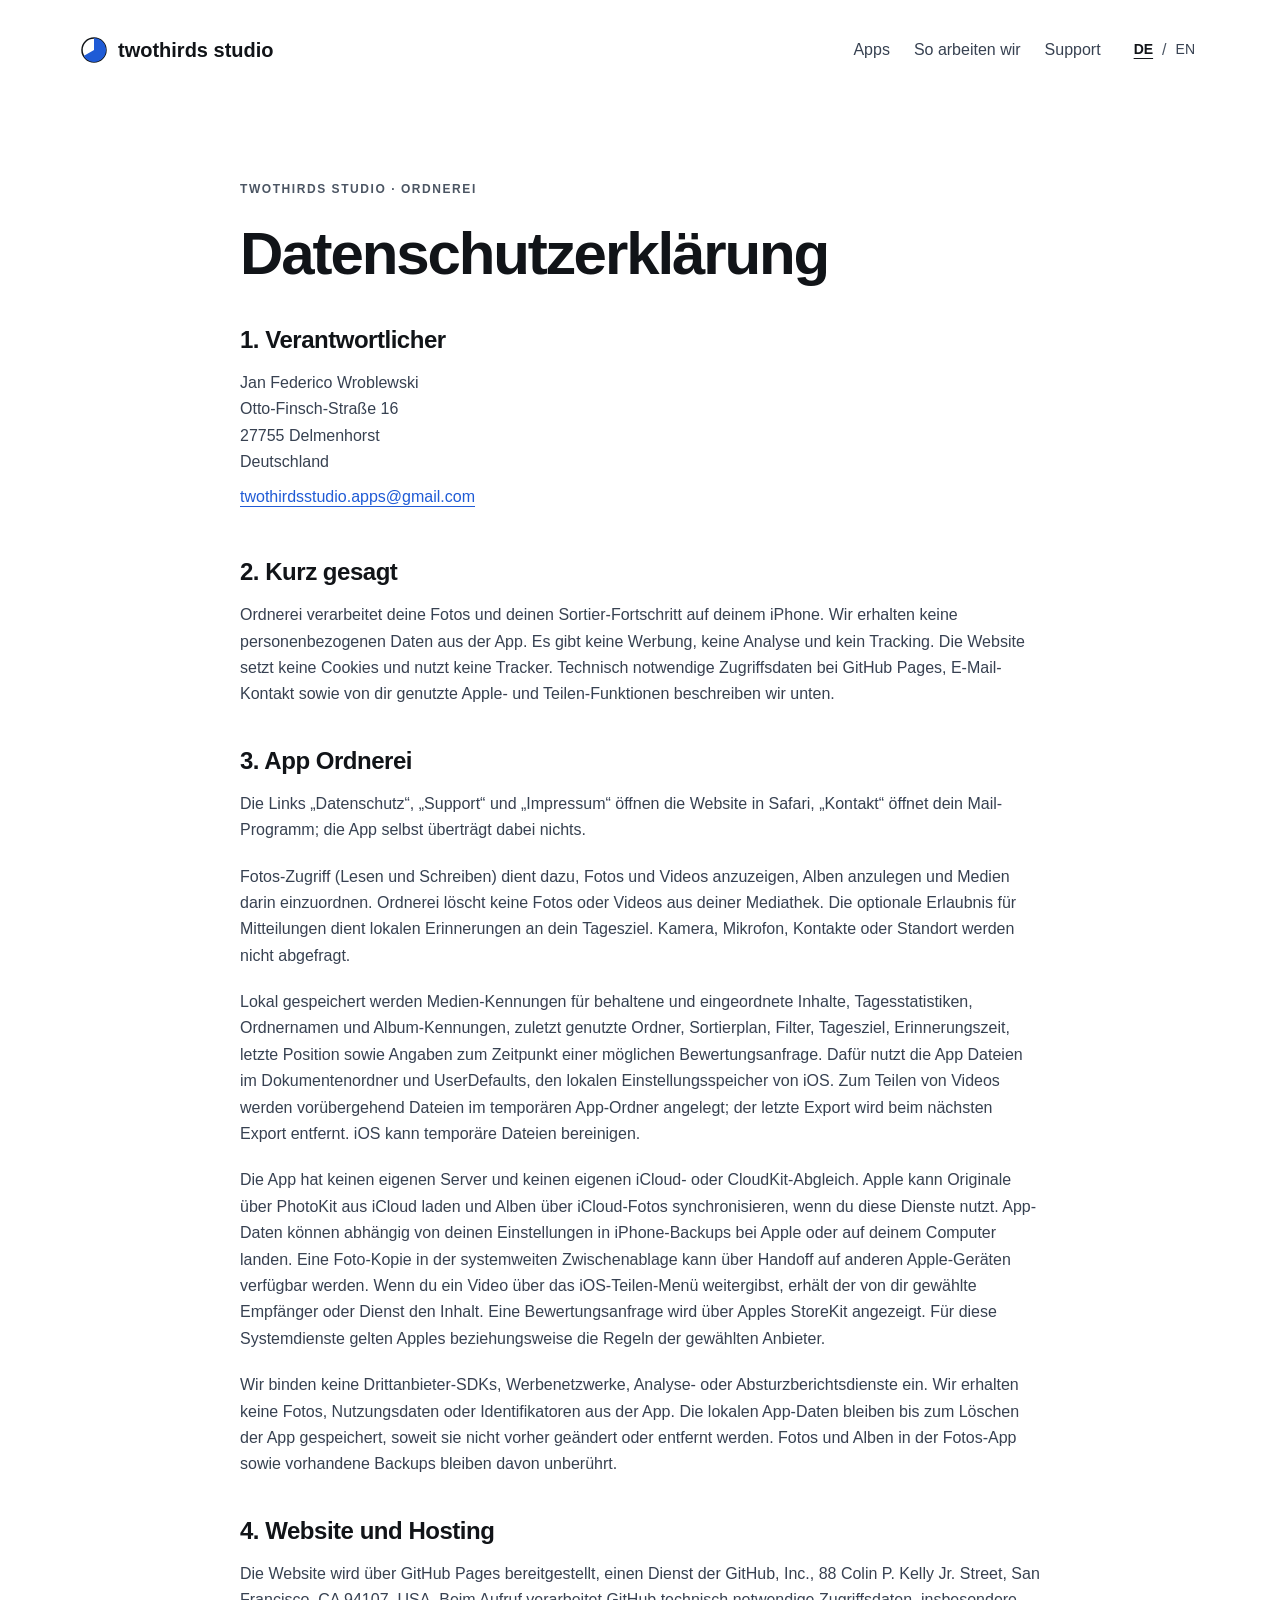
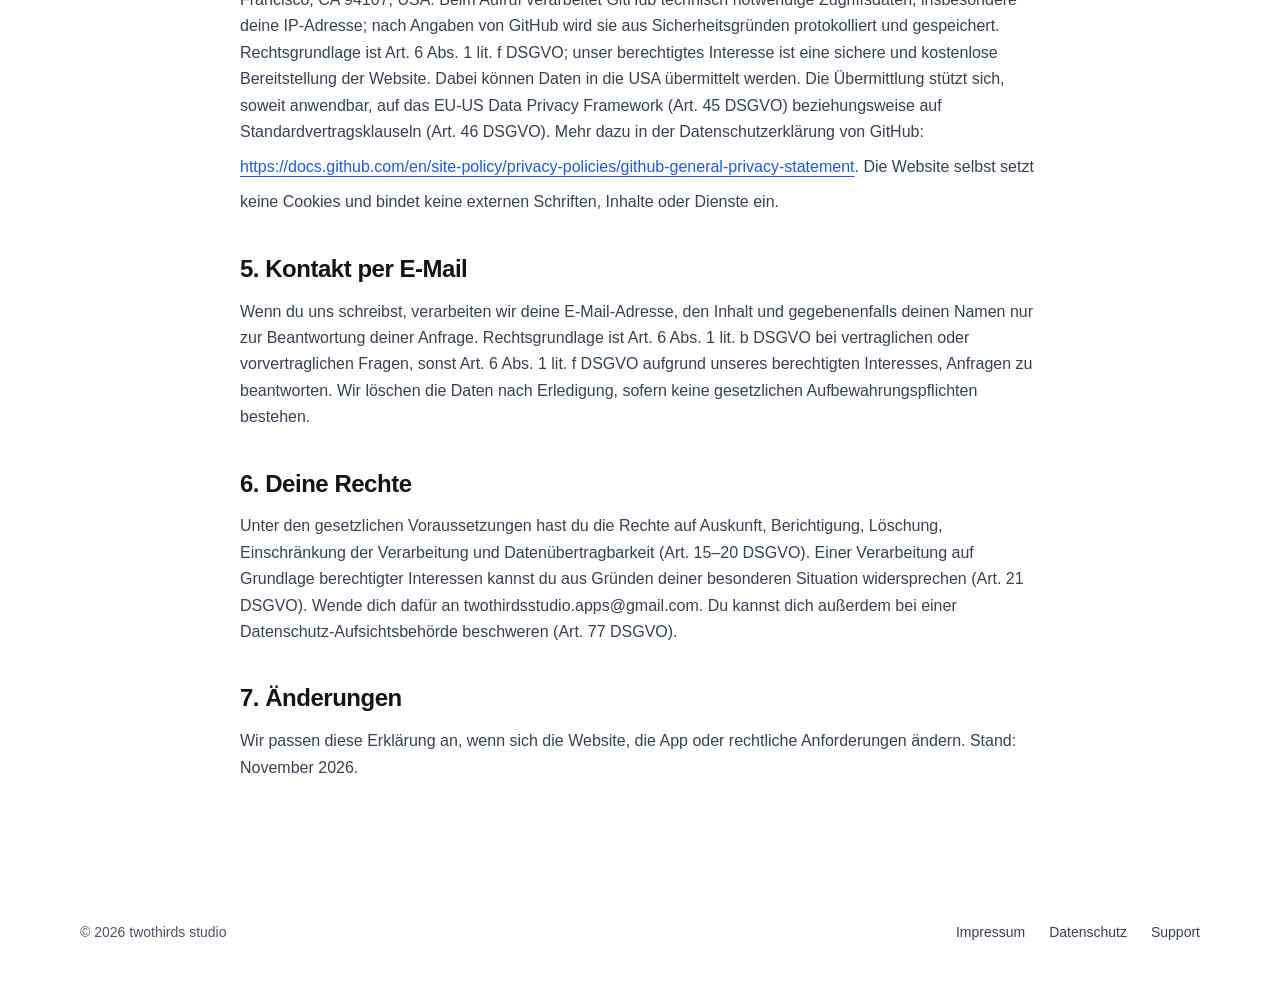
==== datenschutz/index.html @ ed1c98f0 "Add files via upload" ====
<!doctype html>
<html lang="de"><head><meta charset="utf-8"><meta name="viewport" content="width=device-width, initial-scale=1"><title>Datenschutz – Website und Ordnerei</title><meta name="description" content="Wie Ordnerei und twothirds studio mit Daten umgehen: lokale Verarbeitung, Berechtigungen, Hosting und deine Rechte."><link rel="stylesheet" href="/assets/style.css"><link rel="icon" href="/assets/favicon.svg" type="image/svg+xml"><link rel="canonical" href="https://twothirdsstudio.github.io/datenschutz/"><link rel="alternate" hreflang="de" href="https://twothirdsstudio.github.io/datenschutz/"><link rel="alternate" hreflang="en" href="https://twothirdsstudio.github.io/en/privacy/"></head><body>
<a class="skip" href="#main">Zum Inhalt</a>
<header class="wrap header"><a class="brand" href="/"><img src="/assets/logo.svg" alt="" width="28" height="28">twothirds studio</a><nav class="main-nav" aria-label="Hauptnavigation"><a href="/#apps">Apps</a><a href="/#prinzipien">So arbeiten wir</a><a href="/support/">Support</a></nav><nav class="languages" aria-label="Sprache"><a href="/datenschutz/" lang="de" hreflang="de" aria-current="page">DE</a> <span aria-hidden="true">/</span> <a href="/en/privacy/" lang="en" hreflang="en">EN</a></nav></header>
<main id="main"><article class="wrap section reading legal"><p class="eyebrow">twothirds studio · Ordnerei</p><h1>Datenschutzerklärung</h1><section><h2>1. Verantwortlicher</h2><p>Jan Federico Wroblewski<br>Otto-Finsch-Straße 16<br>27755 Delmenhorst<br>Deutschland<br><a href="mailto:twothirdsstudio.apps@gmail.com">twothirdsstudio.apps@gmail.com</a></p></section><section><h2>2. Kurz gesagt</h2><p>Ordnerei verarbeitet deine Fotos und deinen Sortier-Fortschritt auf deinem iPhone. Wir erhalten keine personenbezogenen Daten aus der App. Es gibt keine Werbung, keine Analyse und kein Tracking. Die Website setzt keine Cookies und nutzt keine Tracker. Technisch notwendige Zugriffsdaten bei GitHub Pages, E-Mail-Kontakt sowie von dir genutzte Apple- und Teilen-Funktionen beschreiben wir unten.</p></section><section><h2>3. App Ordnerei</h2><p>Die Links „Datenschutz“, „Support“ und „Impressum“ öffnen die Website in Safari, „Kontakt“ öffnet dein Mail-Programm; die App selbst überträgt dabei nichts.</p><p>Fotos-Zugriff (Lesen und Schreiben) dient dazu, Fotos und Videos anzuzeigen, Alben anzulegen und Medien darin einzuordnen. Ordnerei löscht keine Fotos oder Videos aus deiner Mediathek. Die optionale Erlaubnis für Mitteilungen dient lokalen Erinnerungen an dein Tagesziel. Kamera, Mikrofon, Kontakte oder Standort werden nicht abgefragt.</p><p>Lokal gespeichert werden Medien-Kennungen für behaltene und eingeordnete Inhalte, Tagesstatistiken, Ordnernamen und Album-Kennungen, zuletzt genutzte Ordner, Sortierplan, Filter, Tagesziel, Erinnerungszeit, letzte Position sowie Angaben zum Zeitpunkt einer möglichen Bewertungsanfrage. Dafür nutzt die App Dateien im Dokumentenordner und UserDefaults, den lokalen Einstellungsspeicher von iOS. Zum Teilen von Videos werden vorübergehend Dateien im temporären App-Ordner angelegt; der letzte Export wird beim nächsten Export entfernt. iOS kann temporäre Dateien bereinigen.</p><p>Die App hat keinen eigenen Server und keinen eigenen iCloud- oder CloudKit-Abgleich. Apple kann Originale über PhotoKit aus iCloud laden und Alben über iCloud-Fotos synchronisieren, wenn du diese Dienste nutzt. App-Daten können abhängig von deinen Einstellungen in iPhone-Backups bei Apple oder auf deinem Computer landen. Eine Foto-Kopie in der systemweiten Zwischenablage kann über Handoff auf anderen Apple-Geräten verfügbar werden. Wenn du ein Video über das iOS-Teilen-Menü weitergibst, erhält der von dir gewählte Empfänger oder Dienst den Inhalt. Eine Bewertungsanfrage wird über Apples StoreKit angezeigt. Für diese Systemdienste gelten Apples beziehungsweise die Regeln der gewählten Anbieter.</p><p>Wir binden keine Drittanbieter-SDKs, Werbenetzwerke, Analyse- oder Absturzberichtsdienste ein. Wir erhalten keine Fotos, Nutzungsdaten oder Identifikatoren aus der App. Die lokalen App-Daten bleiben bis zum Löschen der App gespeichert, soweit sie nicht vorher geändert oder entfernt werden. Fotos und Alben in der Fotos-App sowie vorhandene Backups bleiben davon unberührt.</p></section><section><h2>4. Website und Hosting</h2><p>Die Website wird über GitHub Pages bereitgestellt, einen Dienst der GitHub, Inc., 88 Colin P. Kelly Jr. Street, San Francisco, CA 94107, USA. Beim Aufruf verarbeitet GitHub technisch notwendige Zugriffsdaten, insbesondere deine IP-Adresse; nach Angaben von GitHub wird sie aus Sicherheitsgründen protokolliert und gespeichert. Rechtsgrundlage ist Art. 6 Abs. 1 lit. f DSGVO; unser berechtigtes Interesse ist eine sichere und kostenlose Bereitstellung der Website. Dabei können Daten in die USA übermittelt werden. Die Übermittlung stützt sich, soweit anwendbar, auf das EU-US Data Privacy Framework (Art. 45 DSGVO) beziehungsweise auf Standardvertragsklauseln (Art. 46 DSGVO). Mehr dazu in der Datenschutzerklärung von GitHub: <a href="https://docs.github.com/en/site-policy/privacy-policies/github-general-privacy-statement">https://docs.github.com/en/site-policy/privacy-policies/github-general-privacy-statement</a>. Die Website selbst setzt keine Cookies und bindet keine externen Schriften, Inhalte oder Dienste ein.</p></section><section><h2>5. Kontakt per E-Mail</h2><p>Wenn du uns schreibst, verarbeiten wir deine E-Mail-Adresse, den Inhalt und gegebenenfalls deinen Namen nur zur Beantwortung deiner Anfrage. Rechtsgrundlage ist Art. 6 Abs. 1 lit. b DSGVO bei vertraglichen oder vorvertraglichen Fragen, sonst Art. 6 Abs. 1 lit. f DSGVO aufgrund unseres berechtigten Interesses, Anfragen zu beantworten. Wir löschen die Daten nach Erledigung, sofern keine gesetzlichen Aufbewahrungspflichten bestehen.</p></section><section><h2>6. Deine Rechte</h2><p>Unter den gesetzlichen Voraussetzungen hast du die Rechte auf Auskunft, Berichtigung, Löschung, Einschränkung der Verarbeitung und Datenübertragbarkeit (Art. 15–20 DSGVO). Einer Verarbeitung auf Grundlage berechtigter Interessen kannst du aus Gründen deiner besonderen Situation widersprechen (Art. 21 DSGVO). Wende dich dafür an twothirdsstudio.apps@gmail.com. Du kannst dich außerdem bei einer Datenschutz-Aufsichtsbehörde beschweren (Art. 77 DSGVO).</p></section><section><h2>7. Änderungen</h2><p>Wir passen diese Erklärung an, wenn sich die Website, die App oder rechtliche Anforderungen ändern. Stand: November 2026.</p></section></article></main><footer class="wrap footer"><p>© 2026 twothirds studio</p><nav aria-label="Fußnavigation"><a href="/impressum/">Impressum</a><a href="/datenschutz/">Datenschutz</a><a href="/support/">Support</a></nav></footer></body></html>
---- assets/style.css ----
:root{color-scheme:light;--ink:#111418;--body:#374151;--muted:#4B5563;--surface:#F4F5F7;--blue:#1F5BD6}*{box-sizing:border-box}html{scroll-padding-top:24px}body{margin:0;background:#fff;color:var(--ink);font-family:-apple-system,BlinkMacSystemFont,"Segoe UI",Roboto,Helvetica,Arial,sans-serif;font-size:16px;line-height:1.65}a{color:var(--blue);text-underline-offset:4px}a:hover{text-decoration-thickness:2px}a:focus-visible,summary:focus-visible{outline:3px solid var(--blue);outline-offset:5px}img,svg{max-width:100%;vertical-align:middle}p{color:var(--body);margin:0 0 20px}h1,h2,h3{line-height:1.12;letter-spacing:-.035em;margin:0 0 24px;overflow-wrap:break-word}h1{font-size:clamp(2.65rem,5vw,4.5rem);font-weight:750}h2{font-size:clamp(2rem,3.5vw,2.65rem)}h3{font-size:1.5rem;letter-spacing:-.025em}.wrap{width:calc(100% - 48px);max-width:1120px;margin-inline:auto}.header{display:flex;align-items:center;gap:28px;min-height:100px}.brand{display:inline-flex;gap:10px;align-items:center;font-size:20px;font-weight:750;color:var(--ink);text-decoration:none;white-space:nowrap;min-height:44px}.main-nav{margin-left:auto;display:flex;gap:24px}.main-nav a,.languages a,.footer a{display:inline-flex;align-items:center;min-height:44px;text-decoration:none;color:var(--body)}.main-nav a:hover,.footer a:hover{text-decoration:underline}.languages{display:flex;align-items:center;gap:4px;white-space:nowrap}.languages a{padding-inline:5px;font-size:14px}.languages a[aria-current]{color:var(--ink);font-weight:750;text-decoration:underline}.languages span{color:var(--muted)}.section{padding-block:80px}.hero{display:grid;grid-template-columns:minmax(0,1.55fr) minmax(0,1fr);align-items:center;gap:72px;padding-block:72px 88px}.eyebrow{text-transform:uppercase;letter-spacing:.13em;font-size:12px;font-weight:750;color:var(--muted);margin-bottom:20px}.lead{font-size:19px;line-height:1.7;max-width:600px}.actions{display:flex;flex-wrap:wrap;gap:12px;margin-top:32px}.button{display:inline-flex;align-items:center;justify-content:center;min-height:48px;border:1px solid var(--ink);border-radius:999px;padding:12px 23px;color:var(--ink);font-weight:650;text-decoration:none;text-align:center;line-height:1.4;max-width:100%;overflow-wrap:anywhere}.button:hover{background:#EEF0F4}.primary{color:#fff;background:var(--blue);border-color:var(--blue)}.primary:hover{background:#1749b2;border-color:#1749b2}.hero-art{margin:0;text-align:center}.hero-art svg{width:320px;height:auto}.hero-art figcaption{font-size:14px;color:var(--muted);margin-top:24px}.surface{background:var(--surface)}.app-grid{display:grid;grid-template-columns:minmax(0,1.8fr) minmax(0,1fr);gap:24px;margin-top:36px}.card{padding:36px;border-radius:20px;background:#fff;min-width:0}.app-heading{display:flex;gap:24px;align-items:center;margin-bottom:24px}.app-heading h3{font-size:30px;margin-bottom:8px}.app-heading p{margin:0}.app-icon{width:88px;height:88px;border-radius:20px;flex-shrink:0}.badge{display:inline-block;background:var(--surface);padding:6px 12px;border-radius:999px;font-size:12px;font-weight:650;color:var(--body)}ul{padding-left:20px;color:var(--body)}li{padding-left:4px;margin-bottom:12px}.text-links{display:flex;flex-wrap:wrap;gap:24px;margin-top:20px}.text-links a{display:inline-flex;align-items:center;min-height:44px;font-weight:650}.upcoming{border:1.5px dashed #87909e;background:transparent;display:flex;flex-direction:column;justify-content:center}.next-symbol{font-size:64px;color:var(--muted);line-height:1;margin-bottom:48px}.upcoming .eyebrow{margin-bottom:12px}.principles{display:grid;grid-template-columns:repeat(3,minmax(0,1fr));gap:48px;margin-top:48px}.principles svg{margin-bottom:24px;color:var(--blue)}.principles h3{font-size:21px;line-height:1.25;margin-bottom:12px}.principles p{margin:0}.contact-band{background:var(--ink);color:#fff}.contact-band h2{max-width:700px}.contact-band p{color:#fff}.light{background:#fff;border-color:#fff;color:var(--ink);margin-top:12px}.footer{display:flex;justify-content:space-between;align-items:center;gap:24px;padding-block:30px}.footer p{margin:0;font-size:14px;color:var(--muted)}.footer nav{display:flex;flex-wrap:wrap;gap:24px;font-size:14px}.reading{max-width:800px;min-height:65vh}.reading h1{font-size:clamp(2.5rem,6vw,3.75rem)}.contact-box{padding:32px;background:var(--surface);border-radius:20px;margin-block:36px 64px}.contact-box h2{font-size:28px}.reading>h2{font-size:28px}details{border-bottom:1px solid #d7dce3}summary{cursor:pointer;font-weight:650;padding:22px 0;min-height:44px;line-height:1.5}details p{padding:0 0 12px}.legal h2{font-size:24px;letter-spacing:-.02em;margin-top:40px;margin-bottom:16px}.legal p{overflow-wrap:anywhere}.legal p a{display:inline-block;min-height:44px;line-height:44px}.skip{position:absolute;left:24px;top:-100px;padding:12px 20px;z-index:10;background:#fff;border:2px solid var(--blue)}.skip:focus{top:12px}@media(max-width:900px){.header{flex-wrap:wrap;gap:8px 24px;padding-block:20px}.languages{margin-left:auto;order:1}.main-nav{order:2;flex-basis:100%;margin-left:0;gap:24px}.hero{gap:32px}.app-grid{grid-template-columns:1fr}.upcoming{display:block}.next-symbol{display:block;margin-bottom:24px}.principles{gap:24px}.brand{font-size:18px}}@media(max-width:620px){.hero{grid-template-columns:1fr;padding-block:48px 64px;gap:48px}.hero-art svg{width:240px}.section{padding-block:64px}.hero-art figcaption{margin-top:16px}.card{padding:24px}.app-heading{gap:16px;align-items:flex-start}.app-icon{width:64px;height:64px;border-radius:15px}.app-heading h3{font-size:27px}.principles{grid-template-columns:1fr;gap:36px}.principles svg{margin-bottom:16px}.footer{align-items:flex-start;flex-direction:column;gap:12px}.footer nav{gap:20px}.contact-box{padding:24px}.main-nav{gap:20px;font-size:14px}.languages{gap:0}.brand{gap:7px;font-size:17px}.header{column-gap:8px}.lead{font-size:18px}.contact-band .button,.contact-box .button{font-size:14px;padding-inline:16px}}@media(prefers-reduced-motion:no-preference){a{transition:background-color .15s,color .15s}}@media print{.header,.footer,.skip,.actions{display:none}.section,.hero{padding-block:24px}.wrap{width:100%}details p{display:block}.contact-band{background:#fff;color:#111418}.contact-band p{color:#111418}}
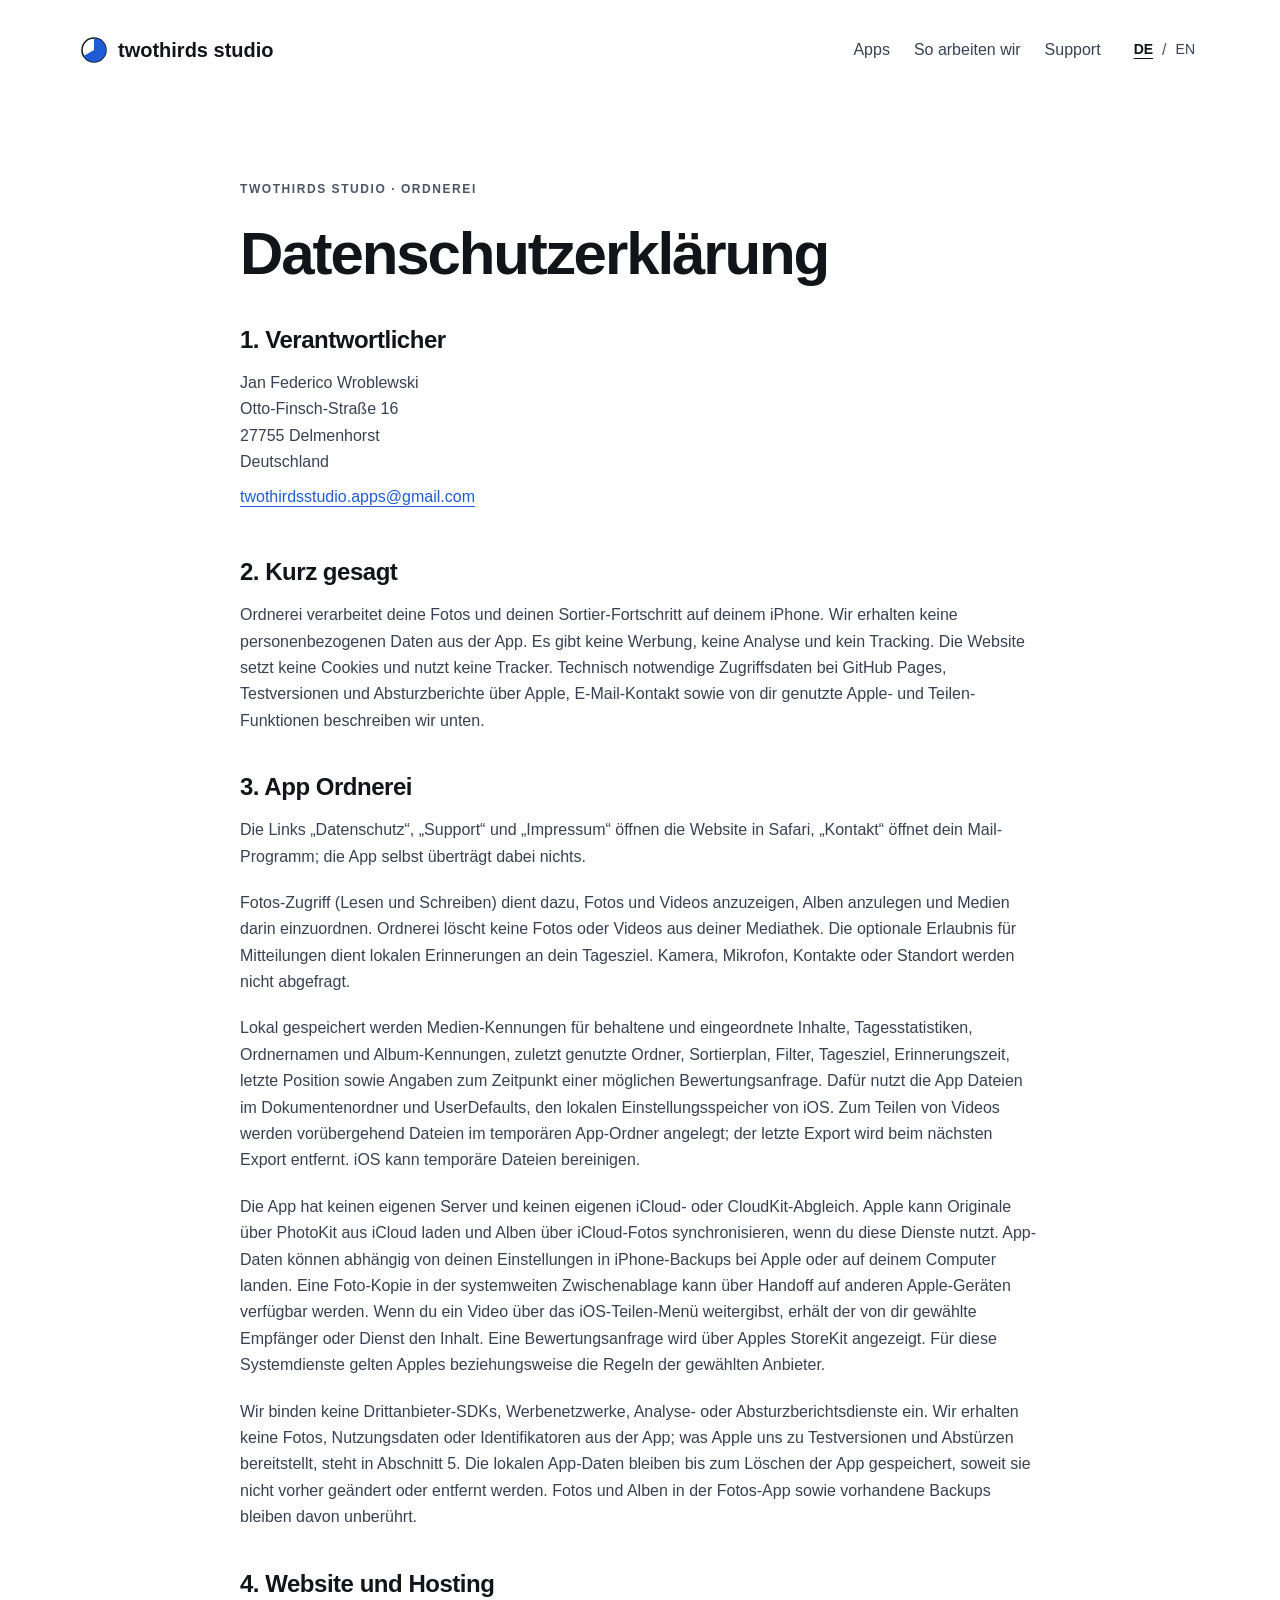
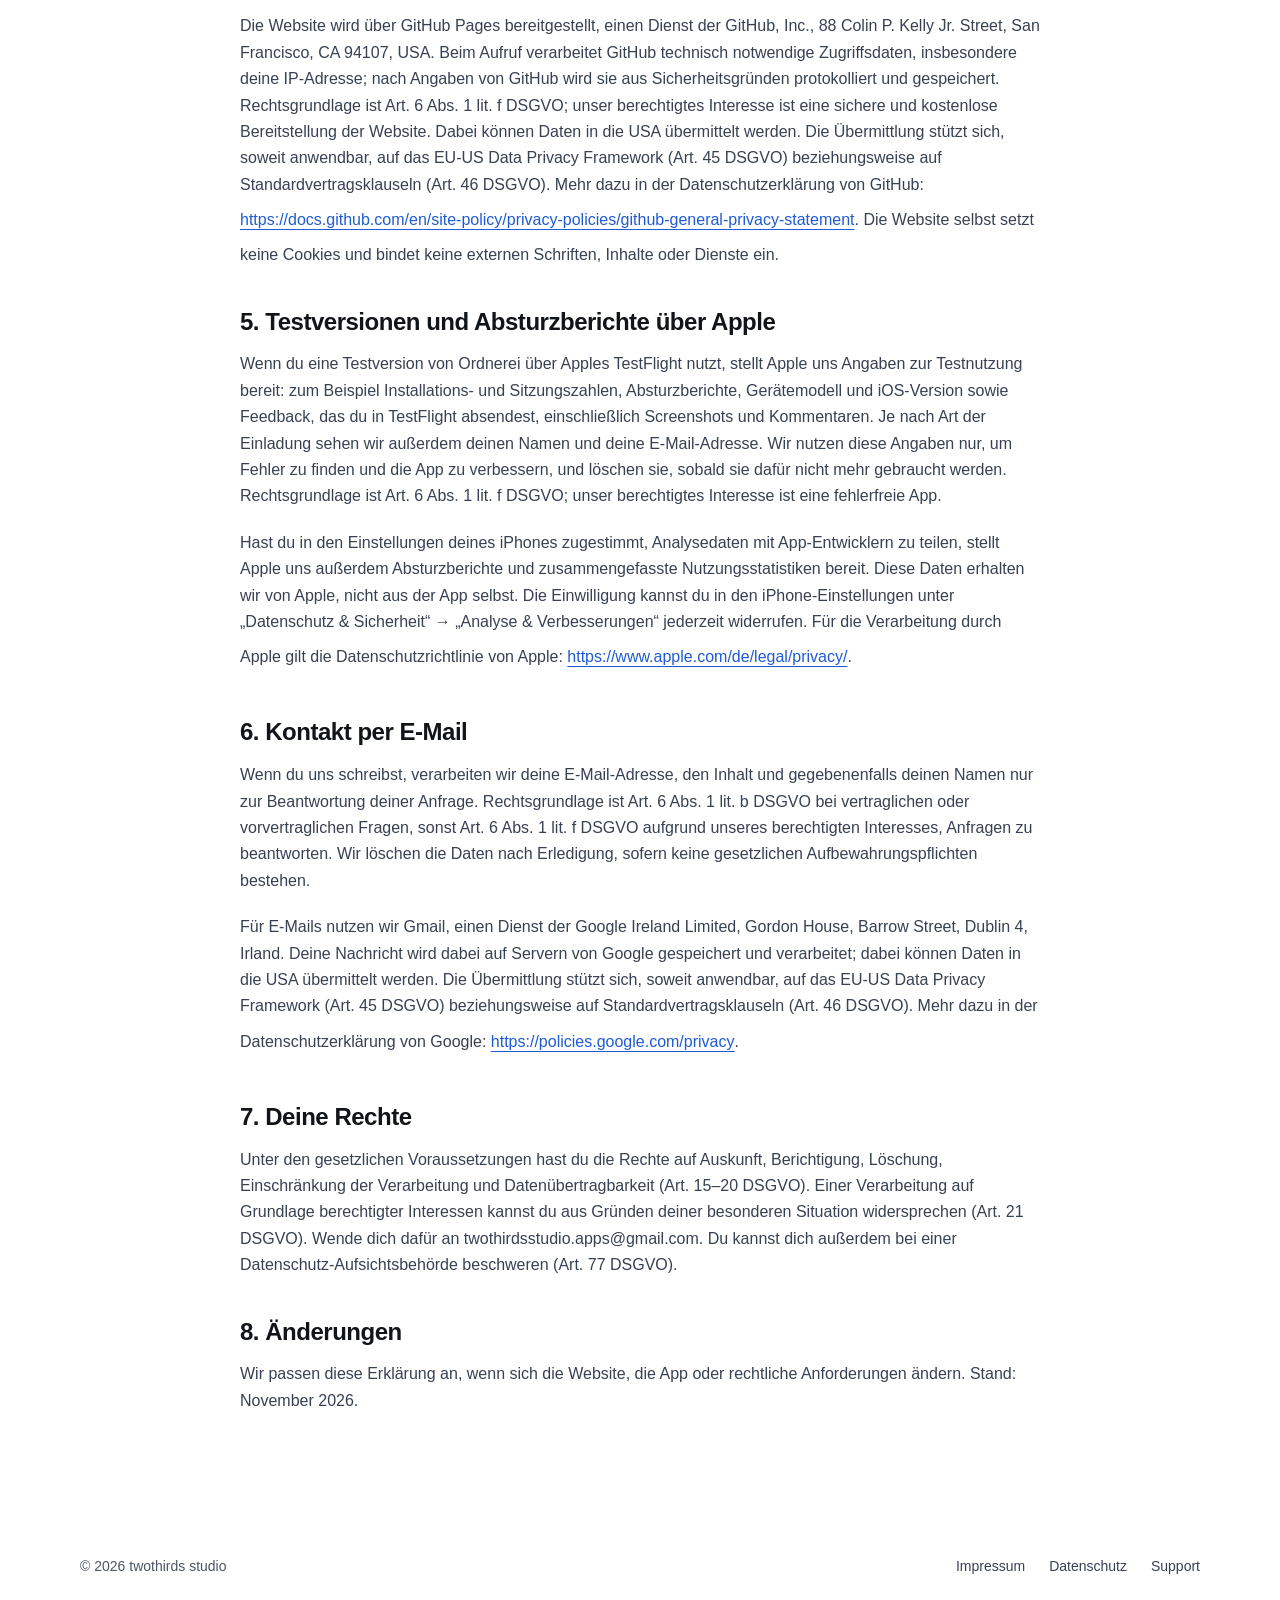
==== commit c3827191: "Impressum: Telefon ergänzt; Datenschutz: TestFlight/Apple-Absturzberichte und Gmail - Impressum (DE/" ====
--- a/datenschutz/index.html
+++ b/datenschutz/index.html
@@ -2,4 +2,4 @@
 <html lang="de"><head><meta charset="utf-8"><meta name="viewport" content="width=device-width, initial-scale=1"><title>Datenschutz – Website und Ordnerei</title><meta name="description" content="Wie Ordnerei und twothirds studio mit Daten umgehen: lokale Verarbeitung, Berechtigungen, Hosting und deine Rechte."><link rel="stylesheet" href="/assets/style.css"><link rel="icon" href="/assets/favicon.svg" type="image/svg+xml"><link rel="canonical" href="https://twothirdsstudio.github.io/datenschutz/"><link rel="alternate" hreflang="de" href="https://twothirdsstudio.github.io/datenschutz/"><link rel="alternate" hreflang="en" href="https://twothirdsstudio.github.io/en/privacy/"></head><body>
 <a class="skip" href="#main">Zum Inhalt</a>
 <header class="wrap header"><a class="brand" href="/"><img src="/assets/logo.svg" alt="" width="28" height="28">twothirds studio</a><nav class="main-nav" aria-label="Hauptnavigation"><a href="/#apps">Apps</a><a href="/#prinzipien">So arbeiten wir</a><a href="/support/">Support</a></nav><nav class="languages" aria-label="Sprache"><a href="/datenschutz/" lang="de" hreflang="de" aria-current="page">DE</a> <span aria-hidden="true">/</span> <a href="/en/privacy/" lang="en" hreflang="en">EN</a></nav></header>
-<main id="main"><article class="wrap section reading legal"><p class="eyebrow">twothirds studio · Ordnerei</p><h1>Datenschutzerklärung</h1><section><h2>1. Verantwortlicher</h2><p>Jan Federico Wroblewski<br>Otto-Finsch-Straße 16<br>27755 Delmenhorst<br>Deutschland<br><a href="mailto:twothirdsstudio.apps@gmail.com">twothirdsstudio.apps@gmail.com</a></p></section><section><h2>2. Kurz gesagt</h2><p>Ordnerei verarbeitet deine Fotos und deinen Sortier-Fortschritt auf deinem iPhone. Wir erhalten keine personenbezogenen Daten aus der App. Es gibt keine Werbung, keine Analyse und kein Tracking. Die Website setzt keine Cookies und nutzt keine Tracker. Technisch notwendige Zugriffsdaten bei GitHub Pages, E-Mail-Kontakt sowie von dir genutzte Apple- und Teilen-Funktionen beschreiben wir unten.</p></section><section><h2>3. App Ordnerei</h2><p>Die Links „Datenschutz“, „Support“ und „Impressum“ öffnen die Website in Safari, „Kontakt“ öffnet dein Mail-Programm; die App selbst überträgt dabei nichts.</p><p>Fotos-Zugriff (Lesen und Schreiben) dient dazu, Fotos und Videos anzuzeigen, Alben anzulegen und Medien darin einzuordnen. Ordnerei löscht keine Fotos oder Videos aus deiner Mediathek. Die optionale Erlaubnis für Mitteilungen dient lokalen Erinnerungen an dein Tagesziel. Kamera, Mikrofon, Kontakte oder Standort werden nicht abgefragt.</p><p>Lokal gespeichert werden Medien-Kennungen für behaltene und eingeordnete Inhalte, Tagesstatistiken, Ordnernamen und Album-Kennungen, zuletzt genutzte Ordner, Sortierplan, Filter, Tagesziel, Erinnerungszeit, letzte Position sowie Angaben zum Zeitpunkt einer möglichen Bewertungsanfrage. Dafür nutzt die App Dateien im Dokumentenordner und UserDefaults, den lokalen Einstellungsspeicher von iOS. Zum Teilen von Videos werden vorübergehend Dateien im temporären App-Ordner angelegt; der letzte Export wird beim nächsten Export entfernt. iOS kann temporäre Dateien bereinigen.</p><p>Die App hat keinen eigenen Server und keinen eigenen iCloud- oder CloudKit-Abgleich. Apple kann Originale über PhotoKit aus iCloud laden und Alben über iCloud-Fotos synchronisieren, wenn du diese Dienste nutzt. App-Daten können abhängig von deinen Einstellungen in iPhone-Backups bei Apple oder auf deinem Computer landen. Eine Foto-Kopie in der systemweiten Zwischenablage kann über Handoff auf anderen Apple-Geräten verfügbar werden. Wenn du ein Video über das iOS-Teilen-Menü weitergibst, erhält der von dir gewählte Empfänger oder Dienst den Inhalt. Eine Bewertungsanfrage wird über Apples StoreKit angezeigt. Für diese Systemdienste gelten Apples beziehungsweise die Regeln der gewählten Anbieter.</p><p>Wir binden keine Drittanbieter-SDKs, Werbenetzwerke, Analyse- oder Absturzberichtsdienste ein. Wir erhalten keine Fotos, Nutzungsdaten oder Identifikatoren aus der App. Die lokalen App-Daten bleiben bis zum Löschen der App gespeichert, soweit sie nicht vorher geändert oder entfernt werden. Fotos und Alben in der Fotos-App sowie vorhandene Backups bleiben davon unberührt.</p></section><section><h2>4. Website und Hosting</h2><p>Die Website wird über GitHub Pages bereitgestellt, einen Dienst der GitHub, Inc., 88 Colin P. Kelly Jr. Street, San Francisco, CA 94107, USA. Beim Aufruf verarbeitet GitHub technisch notwendige Zugriffsdaten, insbesondere deine IP-Adresse; nach Angaben von GitHub wird sie aus Sicherheitsgründen protokolliert und gespeichert. Rechtsgrundlage ist Art. 6 Abs. 1 lit. f DSGVO; unser berechtigtes Interesse ist eine sichere und kostenlose Bereitstellung der Website. Dabei können Daten in die USA übermittelt werden. Die Übermittlung stützt sich, soweit anwendbar, auf das EU-US Data Privacy Framework (Art. 45 DSGVO) beziehungsweise auf Standardvertragsklauseln (Art. 46 DSGVO). Mehr dazu in der Datenschutzerklärung von GitHub: <a href="https://docs.github.com/en/site-policy/privacy-policies/github-general-privacy-statement">https://docs.github.com/en/site-policy/privacy-policies/github-general-privacy-statement</a>. Die Website selbst setzt keine Cookies und bindet keine externen Schriften, Inhalte oder Dienste ein.</p></section><section><h2>5. Kontakt per E-Mail</h2><p>Wenn du uns schreibst, verarbeiten wir deine E-Mail-Adresse, den Inhalt und gegebenenfalls deinen Namen nur zur Beantwortung deiner Anfrage. Rechtsgrundlage ist Art. 6 Abs. 1 lit. b DSGVO bei vertraglichen oder vorvertraglichen Fragen, sonst Art. 6 Abs. 1 lit. f DSGVO aufgrund unseres berechtigten Interesses, Anfragen zu beantworten. Wir löschen die Daten nach Erledigung, sofern keine gesetzlichen Aufbewahrungspflichten bestehen.</p></section><section><h2>6. Deine Rechte</h2><p>Unter den gesetzlichen Voraussetzungen hast du die Rechte auf Auskunft, Berichtigung, Löschung, Einschränkung der Verarbeitung und Datenübertragbarkeit (Art. 15–20 DSGVO). Einer Verarbeitung auf Grundlage berechtigter Interessen kannst du aus Gründen deiner besonderen Situation widersprechen (Art. 21 DSGVO). Wende dich dafür an twothirdsstudio.apps@gmail.com. Du kannst dich außerdem bei einer Datenschutz-Aufsichtsbehörde beschweren (Art. 77 DSGVO).</p></section><section><h2>7. Änderungen</h2><p>Wir passen diese Erklärung an, wenn sich die Website, die App oder rechtliche Anforderungen ändern. Stand: November 2026.</p></section></article></main><footer class="wrap footer"><p>© 2026 twothirds studio</p><nav aria-label="Fußnavigation"><a href="/impressum/">Impressum</a><a href="/datenschutz/">Datenschutz</a><a href="/support/">Support</a></nav></footer></body></html>
+<main id="main"><article class="wrap section reading legal"><p class="eyebrow">twothirds studio · Ordnerei</p><h1>Datenschutzerklärung</h1><section><h2>1. Verantwortlicher</h2><p>Jan Federico Wroblewski<br>Otto-Finsch-Straße 16<br>27755 Delmenhorst<br>Deutschland<br><a href="mailto:twothirdsstudio.apps@gmail.com">twothirdsstudio.apps@gmail.com</a></p></section><section><h2>2. Kurz gesagt</h2><p>Ordnerei verarbeitet deine Fotos und deinen Sortier-Fortschritt auf deinem iPhone. Wir erhalten keine personenbezogenen Daten aus der App. Es gibt keine Werbung, keine Analyse und kein Tracking. Die Website setzt keine Cookies und nutzt keine Tracker. Technisch notwendige Zugriffsdaten bei GitHub Pages, Testversionen und Absturzberichte über Apple, E-Mail-Kontakt sowie von dir genutzte Apple- und Teilen-Funktionen beschreiben wir unten.</p></section><section><h2>3. App Ordnerei</h2><p>Die Links „Datenschutz“, „Support“ und „Impressum“ öffnen die Website in Safari, „Kontakt“ öffnet dein Mail-Programm; die App selbst überträgt dabei nichts.</p><p>Fotos-Zugriff (Lesen und Schreiben) dient dazu, Fotos und Videos anzuzeigen, Alben anzulegen und Medien darin einzuordnen. Ordnerei löscht keine Fotos oder Videos aus deiner Mediathek. Die optionale Erlaubnis für Mitteilungen dient lokalen Erinnerungen an dein Tagesziel. Kamera, Mikrofon, Kontakte oder Standort werden nicht abgefragt.</p><p>Lokal gespeichert werden Medien-Kennungen für behaltene und eingeordnete Inhalte, Tagesstatistiken, Ordnernamen und Album-Kennungen, zuletzt genutzte Ordner, Sortierplan, Filter, Tagesziel, Erinnerungszeit, letzte Position sowie Angaben zum Zeitpunkt einer möglichen Bewertungsanfrage. Dafür nutzt die App Dateien im Dokumentenordner und UserDefaults, den lokalen Einstellungsspeicher von iOS. Zum Teilen von Videos werden vorübergehend Dateien im temporären App-Ordner angelegt; der letzte Export wird beim nächsten Export entfernt. iOS kann temporäre Dateien bereinigen.</p><p>Die App hat keinen eigenen Server und keinen eigenen iCloud- oder CloudKit-Abgleich. Apple kann Originale über PhotoKit aus iCloud laden und Alben über iCloud-Fotos synchronisieren, wenn du diese Dienste nutzt. App-Daten können abhängig von deinen Einstellungen in iPhone-Backups bei Apple oder auf deinem Computer landen. Eine Foto-Kopie in der systemweiten Zwischenablage kann über Handoff auf anderen Apple-Geräten verfügbar werden. Wenn du ein Video über das iOS-Teilen-Menü weitergibst, erhält der von dir gewählte Empfänger oder Dienst den Inhalt. Eine Bewertungsanfrage wird über Apples StoreKit angezeigt. Für diese Systemdienste gelten Apples beziehungsweise die Regeln der gewählten Anbieter.</p><p>Wir binden keine Drittanbieter-SDKs, Werbenetzwerke, Analyse- oder Absturzberichtsdienste ein. Wir erhalten keine Fotos, Nutzungsdaten oder Identifikatoren aus der App; was Apple uns zu Testversionen und Abstürzen bereitstellt, steht in Abschnitt 5. Die lokalen App-Daten bleiben bis zum Löschen der App gespeichert, soweit sie nicht vorher geändert oder entfernt werden. Fotos und Alben in der Fotos-App sowie vorhandene Backups bleiben davon unberührt.</p></section><section><h2>4. Website und Hosting</h2><p>Die Website wird über GitHub Pages bereitgestellt, einen Dienst der GitHub, Inc., 88 Colin P. Kelly Jr. Street, San Francisco, CA 94107, USA. Beim Aufruf verarbeitet GitHub technisch notwendige Zugriffsdaten, insbesondere deine IP-Adresse; nach Angaben von GitHub wird sie aus Sicherheitsgründen protokolliert und gespeichert. Rechtsgrundlage ist Art. 6 Abs. 1 lit. f DSGVO; unser berechtigtes Interesse ist eine sichere und kostenlose Bereitstellung der Website. Dabei können Daten in die USA übermittelt werden. Die Übermittlung stützt sich, soweit anwendbar, auf das EU-US Data Privacy Framework (Art. 45 DSGVO) beziehungsweise auf Standardvertragsklauseln (Art. 46 DSGVO). Mehr dazu in der Datenschutzerklärung von GitHub: <a href="https://docs.github.com/en/site-policy/privacy-policies/github-general-privacy-statement">https://docs.github.com/en/site-policy/privacy-policies/github-general-privacy-statement</a>. Die Website selbst setzt keine Cookies und bindet keine externen Schriften, Inhalte oder Dienste ein.</p></section><section><h2>5. Testversionen und Absturzberichte über Apple</h2><p>Wenn du eine Testversion von Ordnerei über Apples TestFlight nutzt, stellt Apple uns Angaben zur Testnutzung bereit: zum Beispiel Installations- und Sitzungszahlen, Absturzberichte, Gerätemodell und iOS-Version sowie Feedback, das du in TestFlight absendest, einschließlich Screenshots und Kommentaren. Je nach Art der Einladung sehen wir außerdem deinen Namen und deine E-Mail-Adresse. Wir nutzen diese Angaben nur, um Fehler zu finden und die App zu verbessern, und löschen sie, sobald sie dafür nicht mehr gebraucht werden. Rechtsgrundlage ist Art. 6 Abs. 1 lit. f DSGVO; unser berechtigtes Interesse ist eine fehlerfreie App.</p><p>Hast du in den Einstellungen deines iPhones zugestimmt, Analysedaten mit App-Entwicklern zu teilen, stellt Apple uns außerdem Absturzberichte und zusammengefasste Nutzungsstatistiken bereit. Diese Daten erhalten wir von Apple, nicht aus der App selbst. Die Einwilligung kannst du in den iPhone-Einstellungen unter „Datenschutz &amp; Sicherheit“ → „Analyse &amp; Verbesserungen“ jederzeit widerrufen. Für die Verarbeitung durch Apple gilt die Datenschutzrichtlinie von Apple: <a href="https://www.apple.com/de/legal/privacy/">https://www.apple.com/de/legal/privacy/</a>.</p></section><section><h2>6. Kontakt per E-Mail</h2><p>Wenn du uns schreibst, verarbeiten wir deine E-Mail-Adresse, den Inhalt und gegebenenfalls deinen Namen nur zur Beantwortung deiner Anfrage. Rechtsgrundlage ist Art. 6 Abs. 1 lit. b DSGVO bei vertraglichen oder vorvertraglichen Fragen, sonst Art. 6 Abs. 1 lit. f DSGVO aufgrund unseres berechtigten Interesses, Anfragen zu beantworten. Wir löschen die Daten nach Erledigung, sofern keine gesetzlichen Aufbewahrungspflichten bestehen.</p><p>Für E-Mails nutzen wir Gmail, einen Dienst der Google Ireland Limited, Gordon House, Barrow Street, Dublin 4, Irland. Deine Nachricht wird dabei auf Servern von Google gespeichert und verarbeitet; dabei können Daten in die USA übermittelt werden. Die Übermittlung stützt sich, soweit anwendbar, auf das EU-US Data Privacy Framework (Art. 45 DSGVO) beziehungsweise auf Standardvertragsklauseln (Art. 46 DSGVO). Mehr dazu in der Datenschutzerklärung von Google: <a href="https://policies.google.com/privacy?hl=de">https://policies.google.com/privacy</a>.</p></section><section><h2>7. Deine Rechte</h2><p>Unter den gesetzlichen Voraussetzungen hast du die Rechte auf Auskunft, Berichtigung, Löschung, Einschränkung der Verarbeitung und Datenübertragbarkeit (Art. 15–20 DSGVO). Einer Verarbeitung auf Grundlage berechtigter Interessen kannst du aus Gründen deiner besonderen Situation widersprechen (Art. 21 DSGVO). Wende dich dafür an twothirdsstudio.apps@gmail.com. Du kannst dich außerdem bei einer Datenschutz-Aufsichtsbehörde beschweren (Art. 77 DSGVO).</p></section><section><h2>8. Änderungen</h2><p>Wir passen diese Erklärung an, wenn sich die Website, die App oder rechtliche Anforderungen ändern. Stand: November 2026.</p></section></article></main><footer class="wrap footer"><p>© 2026 twothirds studio</p><nav aria-label="Fußnavigation"><a href="/impressum/">Impressum</a><a href="/datenschutz/">Datenschutz</a><a href="/support/">Support</a></nav></footer></body></html>
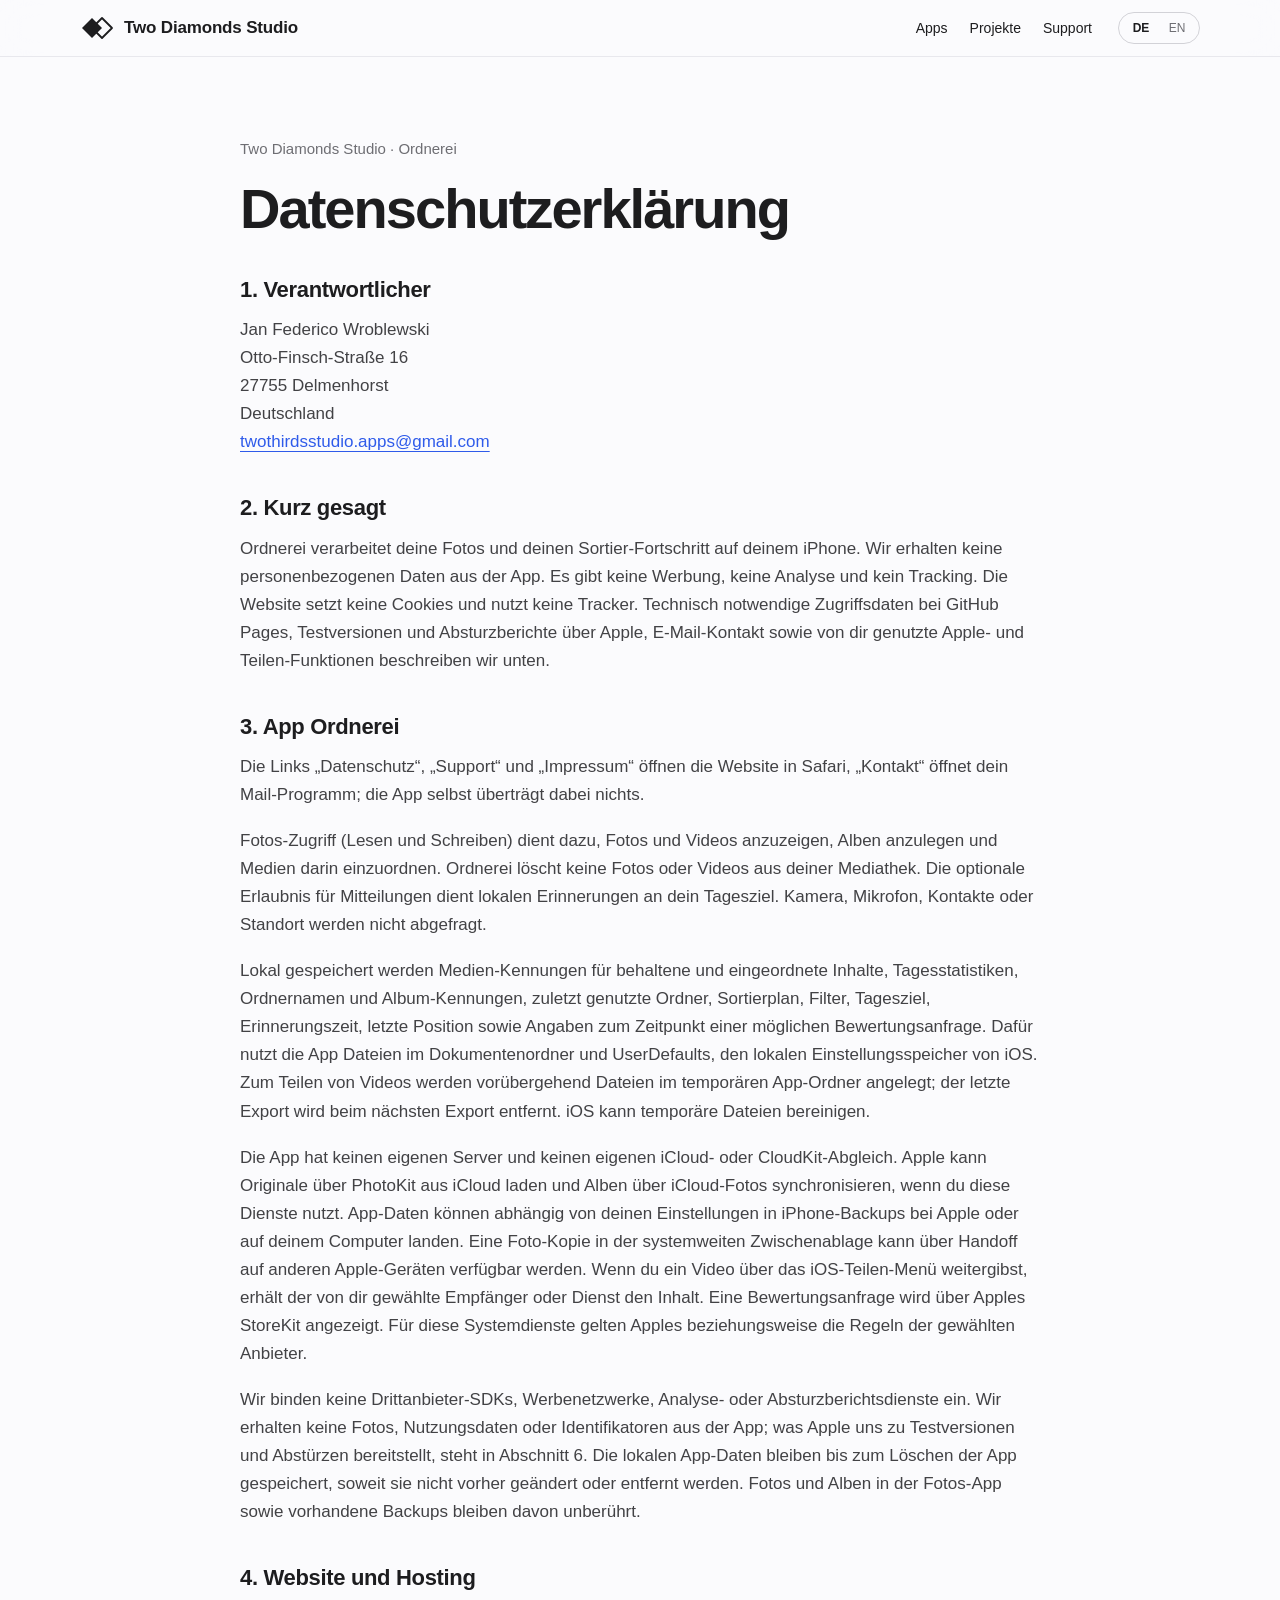
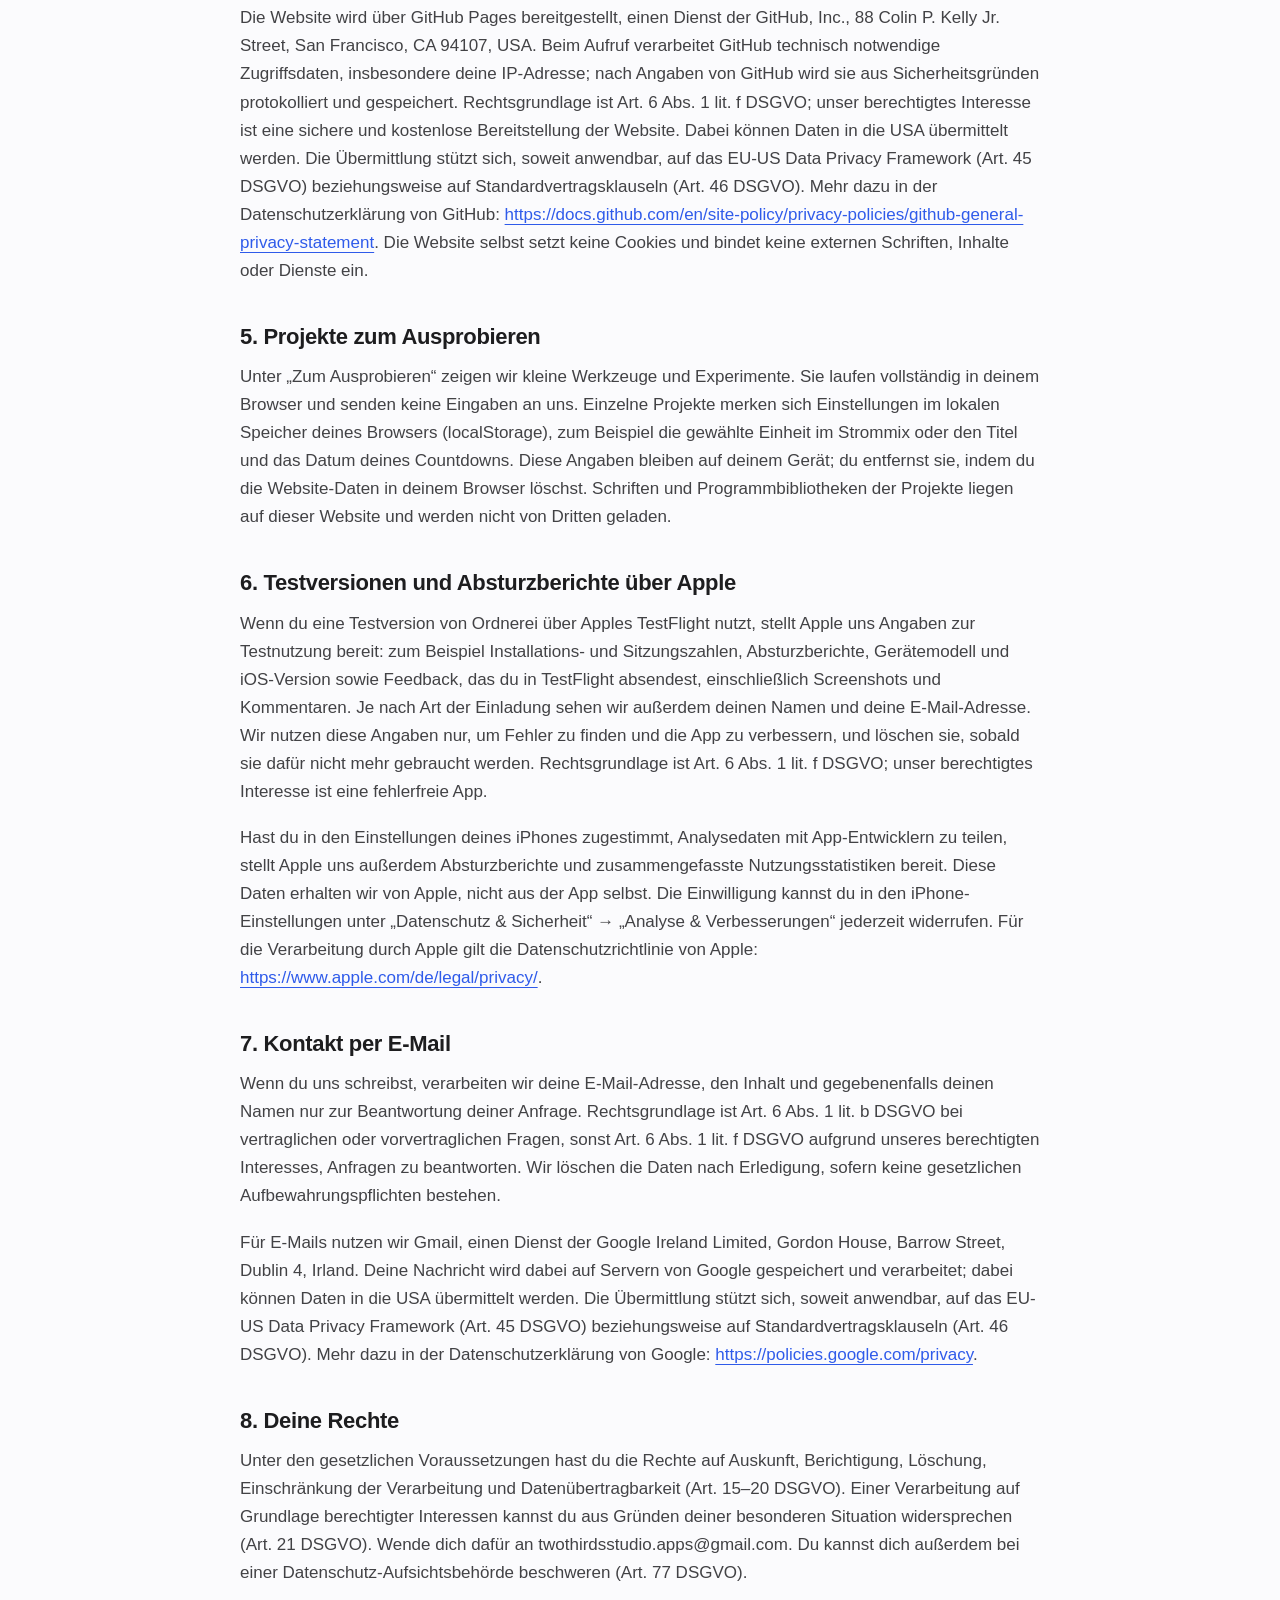
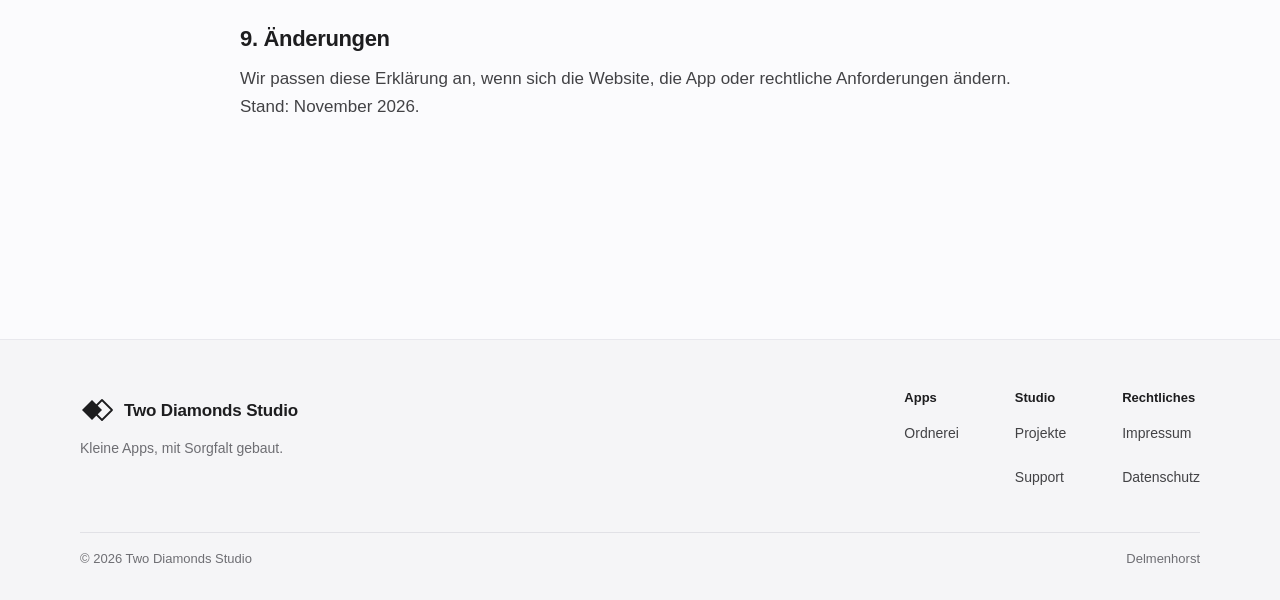
==== commit e2ab1890: "Neue Website: App-Hub Two Diamonds Studio Startseite als App-Hub (DE/EN), eigene Ordnerei-Seite, dre" ====
--- a/datenschutz/index.html
+++ b/datenschutz/index.html
@@ -1,5 +1,7 @@
 <!doctype html>
-<html lang="de"><head><meta charset="utf-8"><meta name="viewport" content="width=device-width, initial-scale=1"><title>Datenschutz – Website und Ordnerei</title><meta name="description" content="Wie Ordnerei und twothirds studio mit Daten umgehen: lokale Verarbeitung, Berechtigungen, Hosting und deine Rechte."><link rel="stylesheet" href="/assets/style.css"><link rel="icon" href="/assets/favicon.svg" type="image/svg+xml"><link rel="canonical" href="https://twothirdsstudio.github.io/datenschutz/"><link rel="alternate" hreflang="de" href="https://twothirdsstudio.github.io/datenschutz/"><link rel="alternate" hreflang="en" href="https://twothirdsstudio.github.io/en/privacy/"></head><body>
+<html lang="de"><head><meta charset="utf-8"><meta name="viewport" content="width=device-width, initial-scale=1"><title>Datenschutz – Website und Ordnerei</title><meta name="description" content="Wie Ordnerei und twothirds studio mit Daten umgehen: lokale Verarbeitung, Berechtigungen, Hosting und deine Rechte."><meta property="og:title" content="Datenschutz – Website und Ordnerei"><meta property="og:description" content="Wie Ordnerei und twothirds studio mit Daten umgehen: lokale Verarbeitung, Berechtigungen, Hosting und deine Rechte."><meta property="og:type" content="website"><meta property="og:url" content="https://twodiamondsstudio.com/datenschutz/"><meta property="og:image" content="https://twodiamondsstudio.com/assets/og.png"><meta name="theme-color" content="#FBFBFD"><link rel="stylesheet" href="/assets/style.css"><link rel="icon" href="/assets/favicon.svg" type="image/svg+xml"><link rel="apple-touch-icon" href="/assets/ordnerei-icon.png"><link rel="canonical" href="https://twodiamondsstudio.com/datenschutz/"><link rel="alternate" hreflang="de" href="https://twodiamondsstudio.com/datenschutz/"><link rel="alternate" hreflang="en" href="https://twodiamondsstudio.com/en/privacy/"><link rel="alternate" hreflang="x-default" href="https://twodiamondsstudio.com/datenschutz/"></head><body>
 <a class="skip" href="#main">Zum Inhalt</a>
-<header class="wrap header"><a class="brand" href="/"><img src="/assets/logo.svg" alt="" width="28" height="28">twothirds studio</a><nav class="main-nav" aria-label="Hauptnavigation"><a href="/#apps">Apps</a><a href="/#prinzipien">So arbeiten wir</a><a href="/support/">Support</a></nav><nav class="languages" aria-label="Sprache"><a href="/datenschutz/" lang="de" hreflang="de" aria-current="page">DE</a> <span aria-hidden="true">/</span> <a href="/en/privacy/" lang="en" hreflang="en">EN</a></nav></header>
-<main id="main"><article class="wrap section reading legal"><p class="eyebrow">twothirds studio · Ordnerei</p><h1>Datenschutzerklärung</h1><section><h2>1. Verantwortlicher</h2><p>Jan Federico Wroblewski<br>Otto-Finsch-Straße 16<br>27755 Delmenhorst<br>Deutschland<br><a href="mailto:twothirdsstudio.apps@gmail.com">twothirdsstudio.apps@gmail.com</a></p></section><section><h2>2. Kurz gesagt</h2><p>Ordnerei verarbeitet deine Fotos und deinen Sortier-Fortschritt auf deinem iPhone. Wir erhalten keine personenbezogenen Daten aus der App. Es gibt keine Werbung, keine Analyse und kein Tracking. Die Website setzt keine Cookies und nutzt keine Tracker. Technisch notwendige Zugriffsdaten bei GitHub Pages, Testversionen und Absturzberichte über Apple, E-Mail-Kontakt sowie von dir genutzte Apple- und Teilen-Funktionen beschreiben wir unten.</p></section><section><h2>3. App Ordnerei</h2><p>Die Links „Datenschutz“, „Support“ und „Impressum“ öffnen die Website in Safari, „Kontakt“ öffnet dein Mail-Programm; die App selbst überträgt dabei nichts.</p><p>Fotos-Zugriff (Lesen und Schreiben) dient dazu, Fotos und Videos anzuzeigen, Alben anzulegen und Medien darin einzuordnen. Ordnerei löscht keine Fotos oder Videos aus deiner Mediathek. Die optionale Erlaubnis für Mitteilungen dient lokalen Erinnerungen an dein Tagesziel. Kamera, Mikrofon, Kontakte oder Standort werden nicht abgefragt.</p><p>Lokal gespeichert werden Medien-Kennungen für behaltene und eingeordnete Inhalte, Tagesstatistiken, Ordnernamen und Album-Kennungen, zuletzt genutzte Ordner, Sortierplan, Filter, Tagesziel, Erinnerungszeit, letzte Position sowie Angaben zum Zeitpunkt einer möglichen Bewertungsanfrage. Dafür nutzt die App Dateien im Dokumentenordner und UserDefaults, den lokalen Einstellungsspeicher von iOS. Zum Teilen von Videos werden vorübergehend Dateien im temporären App-Ordner angelegt; der letzte Export wird beim nächsten Export entfernt. iOS kann temporäre Dateien bereinigen.</p><p>Die App hat keinen eigenen Server und keinen eigenen iCloud- oder CloudKit-Abgleich. Apple kann Originale über PhotoKit aus iCloud laden und Alben über iCloud-Fotos synchronisieren, wenn du diese Dienste nutzt. App-Daten können abhängig von deinen Einstellungen in iPhone-Backups bei Apple oder auf deinem Computer landen. Eine Foto-Kopie in der systemweiten Zwischenablage kann über Handoff auf anderen Apple-Geräten verfügbar werden. Wenn du ein Video über das iOS-Teilen-Menü weitergibst, erhält der von dir gewählte Empfänger oder Dienst den Inhalt. Eine Bewertungsanfrage wird über Apples StoreKit angezeigt. Für diese Systemdienste gelten Apples beziehungsweise die Regeln der gewählten Anbieter.</p><p>Wir binden keine Drittanbieter-SDKs, Werbenetzwerke, Analyse- oder Absturzberichtsdienste ein. Wir erhalten keine Fotos, Nutzungsdaten oder Identifikatoren aus der App; was Apple uns zu Testversionen und Abstürzen bereitstellt, steht in Abschnitt 5. Die lokalen App-Daten bleiben bis zum Löschen der App gespeichert, soweit sie nicht vorher geändert oder entfernt werden. Fotos und Alben in der Fotos-App sowie vorhandene Backups bleiben davon unberührt.</p></section><section><h2>4. Website und Hosting</h2><p>Die Website wird über GitHub Pages bereitgestellt, einen Dienst der GitHub, Inc., 88 Colin P. Kelly Jr. Street, San Francisco, CA 94107, USA. Beim Aufruf verarbeitet GitHub technisch notwendige Zugriffsdaten, insbesondere deine IP-Adresse; nach Angaben von GitHub wird sie aus Sicherheitsgründen protokolliert und gespeichert. Rechtsgrundlage ist Art. 6 Abs. 1 lit. f DSGVO; unser berechtigtes Interesse ist eine sichere und kostenlose Bereitstellung der Website. Dabei können Daten in die USA übermittelt werden. Die Übermittlung stützt sich, soweit anwendbar, auf das EU-US Data Privacy Framework (Art. 45 DSGVO) beziehungsweise auf Standardvertragsklauseln (Art. 46 DSGVO). Mehr dazu in der Datenschutzerklärung von GitHub: <a href="https://docs.github.com/en/site-policy/privacy-policies/github-general-privacy-statement">https://docs.github.com/en/site-policy/privacy-policies/github-general-privacy-statement</a>. Die Website selbst setzt keine Cookies und bindet keine externen Schriften, Inhalte oder Dienste ein.</p></section><section><h2>5. Testversionen und Absturzberichte über Apple</h2><p>Wenn du eine Testversion von Ordnerei über Apples TestFlight nutzt, stellt Apple uns Angaben zur Testnutzung bereit: zum Beispiel Installations- und Sitzungszahlen, Absturzberichte, Gerätemodell und iOS-Version sowie Feedback, das du in TestFlight absendest, einschließlich Screenshots und Kommentaren. Je nach Art der Einladung sehen wir außerdem deinen Namen und deine E-Mail-Adresse. Wir nutzen diese Angaben nur, um Fehler zu finden und die App zu verbessern, und löschen sie, sobald sie dafür nicht mehr gebraucht werden. Rechtsgrundlage ist Art. 6 Abs. 1 lit. f DSGVO; unser berechtigtes Interesse ist eine fehlerfreie App.</p><p>Hast du in den Einstellungen deines iPhones zugestimmt, Analysedaten mit App-Entwicklern zu teilen, stellt Apple uns außerdem Absturzberichte und zusammengefasste Nutzungsstatistiken bereit. Diese Daten erhalten wir von Apple, nicht aus der App selbst. Die Einwilligung kannst du in den iPhone-Einstellungen unter „Datenschutz &amp; Sicherheit“ → „Analyse &amp; Verbesserungen“ jederzeit widerrufen. Für die Verarbeitung durch Apple gilt die Datenschutzrichtlinie von Apple: <a href="https://www.apple.com/de/legal/privacy/">https://www.apple.com/de/legal/privacy/</a>.</p></section><section><h2>6. Kontakt per E-Mail</h2><p>Wenn du uns schreibst, verarbeiten wir deine E-Mail-Adresse, den Inhalt und gegebenenfalls deinen Namen nur zur Beantwortung deiner Anfrage. Rechtsgrundlage ist Art. 6 Abs. 1 lit. b DSGVO bei vertraglichen oder vorvertraglichen Fragen, sonst Art. 6 Abs. 1 lit. f DSGVO aufgrund unseres berechtigten Interesses, Anfragen zu beantworten. Wir löschen die Daten nach Erledigung, sofern keine gesetzlichen Aufbewahrungspflichten bestehen.</p><p>Für E-Mails nutzen wir Gmail, einen Dienst der Google Ireland Limited, Gordon House, Barrow Street, Dublin 4, Irland. Deine Nachricht wird dabei auf Servern von Google gespeichert und verarbeitet; dabei können Daten in die USA übermittelt werden. Die Übermittlung stützt sich, soweit anwendbar, auf das EU-US Data Privacy Framework (Art. 45 DSGVO) beziehungsweise auf Standardvertragsklauseln (Art. 46 DSGVO). Mehr dazu in der Datenschutzerklärung von Google: <a href="https://policies.google.com/privacy?hl=de">https://policies.google.com/privacy</a>.</p></section><section><h2>7. Deine Rechte</h2><p>Unter den gesetzlichen Voraussetzungen hast du die Rechte auf Auskunft, Berichtigung, Löschung, Einschränkung der Verarbeitung und Datenübertragbarkeit (Art. 15–20 DSGVO). Einer Verarbeitung auf Grundlage berechtigter Interessen kannst du aus Gründen deiner besonderen Situation widersprechen (Art. 21 DSGVO). Wende dich dafür an twothirdsstudio.apps@gmail.com. Du kannst dich außerdem bei einer Datenschutz-Aufsichtsbehörde beschweren (Art. 77 DSGVO).</p></section><section><h2>8. Änderungen</h2><p>Wir passen diese Erklärung an, wenn sich die Website, die App oder rechtliche Anforderungen ändern. Stand: November 2026.</p></section></article></main><footer class="wrap footer"><p>© 2026 twothirds studio</p><nav aria-label="Fußnavigation"><a href="/impressum/">Impressum</a><a href="/datenschutz/">Datenschutz</a><a href="/support/">Support</a></nav></footer></body></html>
+<header class="site-header"><div class="wrap bar"><a class="brand" href="/"><svg class="mark" viewBox="0 0 34 24" width="34" height="24" aria-hidden="true"><path d="M12 2 22 12 12 22 2 12Z" fill="#1D1D1F"/><path d="M22 2 32 12 22 22 12 12Z" fill="none" stroke="#1D1D1F" stroke-width="1.8" stroke-linejoin="round"/></svg><span>Two Diamonds Studio</span></a><nav class="main-nav" aria-label="Hauptnavigation"><a href="/#apps">Apps</a><a href="/#projekte">Projekte</a><a href="/support/">Support</a></nav><nav class="languages" aria-label="Sprache"><a href="/datenschutz/" lang="de" hreflang="de" aria-current="page">DE</a><a href="/en/privacy/" lang="en" hreflang="en">EN</a></nav></div></header>
+<main id="main"><article class="wrap section reading legal"><p class="eyebrow">Two Diamonds Studio · Ordnerei</p><h1>Datenschutzerklärung</h1><section><h2>1. Verantwortlicher</h2><p>Jan Federico Wroblewski<br>Otto-Finsch-Straße 16<br>27755 Delmenhorst<br>Deutschland<br><a href="mailto:twothirdsstudio.apps@gmail.com">twothirdsstudio.apps@gmail.com</a></p></section><section><h2>2. Kurz gesagt</h2><p>Ordnerei verarbeitet deine Fotos und deinen Sortier-Fortschritt auf deinem iPhone. Wir erhalten keine personenbezogenen Daten aus der App. Es gibt keine Werbung, keine Analyse und kein Tracking. Die Website setzt keine Cookies und nutzt keine Tracker. Technisch notwendige Zugriffsdaten bei GitHub Pages, Testversionen und Absturzberichte über Apple, E-Mail-Kontakt sowie von dir genutzte Apple- und Teilen-Funktionen beschreiben wir unten.</p></section><section><h2>3. App Ordnerei</h2><p>Die Links „Datenschutz“, „Support“ und „Impressum“ öffnen die Website in Safari, „Kontakt“ öffnet dein Mail-Programm; die App selbst überträgt dabei nichts.</p><p>Fotos-Zugriff (Lesen und Schreiben) dient dazu, Fotos und Videos anzuzeigen, Alben anzulegen und Medien darin einzuordnen. Ordnerei löscht keine Fotos oder Videos aus deiner Mediathek. Die optionale Erlaubnis für Mitteilungen dient lokalen Erinnerungen an dein Tagesziel. Kamera, Mikrofon, Kontakte oder Standort werden nicht abgefragt.</p><p>Lokal gespeichert werden Medien-Kennungen für behaltene und eingeordnete Inhalte, Tagesstatistiken, Ordnernamen und Album-Kennungen, zuletzt genutzte Ordner, Sortierplan, Filter, Tagesziel, Erinnerungszeit, letzte Position sowie Angaben zum Zeitpunkt einer möglichen Bewertungsanfrage. Dafür nutzt die App Dateien im Dokumentenordner und UserDefaults, den lokalen Einstellungsspeicher von iOS. Zum Teilen von Videos werden vorübergehend Dateien im temporären App-Ordner angelegt; der letzte Export wird beim nächsten Export entfernt. iOS kann temporäre Dateien bereinigen.</p><p>Die App hat keinen eigenen Server und keinen eigenen iCloud- oder CloudKit-Abgleich. Apple kann Originale über PhotoKit aus iCloud laden und Alben über iCloud-Fotos synchronisieren, wenn du diese Dienste nutzt. App-Daten können abhängig von deinen Einstellungen in iPhone-Backups bei Apple oder auf deinem Computer landen. Eine Foto-Kopie in der systemweiten Zwischenablage kann über Handoff auf anderen Apple-Geräten verfügbar werden. Wenn du ein Video über das iOS-Teilen-Menü weitergibst, erhält der von dir gewählte Empfänger oder Dienst den Inhalt. Eine Bewertungsanfrage wird über Apples StoreKit angezeigt. Für diese Systemdienste gelten Apples beziehungsweise die Regeln der gewählten Anbieter.</p><p>Wir binden keine Drittanbieter-SDKs, Werbenetzwerke, Analyse- oder Absturzberichtsdienste ein. Wir erhalten keine Fotos, Nutzungsdaten oder Identifikatoren aus der App; was Apple uns zu Testversionen und Abstürzen bereitstellt, steht in Abschnitt 6. Die lokalen App-Daten bleiben bis zum Löschen der App gespeichert, soweit sie nicht vorher geändert oder entfernt werden. Fotos und Alben in der Fotos-App sowie vorhandene Backups bleiben davon unberührt.</p></section><section><h2>4. Website und Hosting</h2><p>Die Website wird über GitHub Pages bereitgestellt, einen Dienst der GitHub, Inc., 88 Colin P. Kelly Jr. Street, San Francisco, CA 94107, USA. Beim Aufruf verarbeitet GitHub technisch notwendige Zugriffsdaten, insbesondere deine IP-Adresse; nach Angaben von GitHub wird sie aus Sicherheitsgründen protokolliert und gespeichert. Rechtsgrundlage ist Art. 6 Abs. 1 lit. f DSGVO; unser berechtigtes Interesse ist eine sichere und kostenlose Bereitstellung der Website. Dabei können Daten in die USA übermittelt werden. Die Übermittlung stützt sich, soweit anwendbar, auf das EU-US Data Privacy Framework (Art. 45 DSGVO) beziehungsweise auf Standardvertragsklauseln (Art. 46 DSGVO). Mehr dazu in der Datenschutzerklärung von GitHub: <a href="https://docs.github.com/en/site-policy/privacy-policies/github-general-privacy-statement">https://docs.github.com/en/site-policy/privacy-policies/github-general-privacy-statement</a>. Die Website selbst setzt keine Cookies und bindet keine externen Schriften, Inhalte oder Dienste ein.</p></section><section><h2>5. Projekte zum Ausprobieren</h2><p>Unter „Zum Ausprobieren“ zeigen wir kleine Werkzeuge und Experimente. Sie laufen vollständig in deinem Browser und senden keine Eingaben an uns. Einzelne Projekte merken sich Einstellungen im lokalen Speicher deines Browsers (localStorage), zum Beispiel die gewählte Einheit im Strommix oder den Titel und das Datum deines Countdowns. Diese Angaben bleiben auf deinem Gerät; du entfernst sie, indem du die Website-Daten in deinem Browser löschst. Schriften und Programmbibliotheken der Projekte liegen auf dieser Website und werden nicht von Dritten geladen.</p><h2>6. Testversionen und Absturzberichte über Apple</h2><p>Wenn du eine Testversion von Ordnerei über Apples TestFlight nutzt, stellt Apple uns Angaben zur Testnutzung bereit: zum Beispiel Installations- und Sitzungszahlen, Absturzberichte, Gerätemodell und iOS-Version sowie Feedback, das du in TestFlight absendest, einschließlich Screenshots und Kommentaren. Je nach Art der Einladung sehen wir außerdem deinen Namen und deine E-Mail-Adresse. Wir nutzen diese Angaben nur, um Fehler zu finden und die App zu verbessern, und löschen sie, sobald sie dafür nicht mehr gebraucht werden. Rechtsgrundlage ist Art. 6 Abs. 1 lit. f DSGVO; unser berechtigtes Interesse ist eine fehlerfreie App.</p><p>Hast du in den Einstellungen deines iPhones zugestimmt, Analysedaten mit App-Entwicklern zu teilen, stellt Apple uns außerdem Absturzberichte und zusammengefasste Nutzungsstatistiken bereit. Diese Daten erhalten wir von Apple, nicht aus der App selbst. Die Einwilligung kannst du in den iPhone-Einstellungen unter „Datenschutz &amp; Sicherheit“ → „Analyse &amp; Verbesserungen“ jederzeit widerrufen. Für die Verarbeitung durch Apple gilt die Datenschutzrichtlinie von Apple: <a href="https://www.apple.com/de/legal/privacy/">https://www.apple.com/de/legal/privacy/</a>.</p></section><section><h2>7. Kontakt per E-Mail</h2><p>Wenn du uns schreibst, verarbeiten wir deine E-Mail-Adresse, den Inhalt und gegebenenfalls deinen Namen nur zur Beantwortung deiner Anfrage. Rechtsgrundlage ist Art. 6 Abs. 1 lit. b DSGVO bei vertraglichen oder vorvertraglichen Fragen, sonst Art. 6 Abs. 1 lit. f DSGVO aufgrund unseres berechtigten Interesses, Anfragen zu beantworten. Wir löschen die Daten nach Erledigung, sofern keine gesetzlichen Aufbewahrungspflichten bestehen.</p><p>Für E-Mails nutzen wir Gmail, einen Dienst der Google Ireland Limited, Gordon House, Barrow Street, Dublin 4, Irland. Deine Nachricht wird dabei auf Servern von Google gespeichert und verarbeitet; dabei können Daten in die USA übermittelt werden. Die Übermittlung stützt sich, soweit anwendbar, auf das EU-US Data Privacy Framework (Art. 45 DSGVO) beziehungsweise auf Standardvertragsklauseln (Art. 46 DSGVO). Mehr dazu in der Datenschutzerklärung von Google: <a href="https://policies.google.com/privacy?hl=de">https://policies.google.com/privacy</a>.</p></section><section><h2>8. Deine Rechte</h2><p>Unter den gesetzlichen Voraussetzungen hast du die Rechte auf Auskunft, Berichtigung, Löschung, Einschränkung der Verarbeitung und Datenübertragbarkeit (Art. 15–20 DSGVO). Einer Verarbeitung auf Grundlage berechtigter Interessen kannst du aus Gründen deiner besonderen Situation widersprechen (Art. 21 DSGVO). Wende dich dafür an twothirdsstudio.apps@gmail.com. Du kannst dich außerdem bei einer Datenschutz-Aufsichtsbehörde beschweren (Art. 77 DSGVO).</p></section><section><h2>9. Änderungen</h2><p>Wir passen diese Erklärung an, wenn sich die Website, die App oder rechtliche Anforderungen ändern. Stand: November 2026.</p></section></article></main>
+<footer class="site-footer"><div class="wrap foot-top"><div class="foot-brand"><span class="brand"><svg class="mark" viewBox="0 0 34 24" width="34" height="24" aria-hidden="true"><path d="M12 2 22 12 12 22 2 12Z" fill="#1D1D1F"/><path d="M22 2 32 12 22 22 12 12Z" fill="none" stroke="#1D1D1F" stroke-width="1.8" stroke-linejoin="round"/></svg><span>Two Diamonds Studio</span></span><p>Kleine Apps, mit Sorgfalt gebaut.</p></div><div class="foot-cols"><nav aria-label="Apps"><p>Apps</p><a href="/ordnerei/">Ordnerei</a></nav><nav aria-label="Studio"><p>Studio</p><a href="/#projekte">Projekte</a><a href="/support/">Support</a></nav><nav aria-label="Rechtliches"><p>Rechtliches</p><a href="/impressum/">Impressum</a><a href="/datenschutz/">Datenschutz</a></nav></div></div><div class="wrap foot-bottom"><span>© 2026 Two Diamonds Studio</span><span>Delmenhorst</span></div></footer>
+<script src="/assets/site.js" defer></script></body></html>
--- a/assets/style.css
+++ b/assets/style.css
@@ -1 +1,151 @@
-:root{color-scheme:light;--ink:#111418;--body:#374151;--muted:#4B5563;--surface:#F4F5F7;--blue:#1F5BD6}*{box-sizing:border-box}html{scroll-padding-top:24px}body{margin:0;background:#fff;color:var(--ink);font-family:-apple-system,BlinkMacSystemFont,"Segoe UI",Roboto,Helvetica,Arial,sans-serif;font-size:16px;line-height:1.65}a{color:var(--blue);text-underline-offset:4px}a:hover{text-decoration-thickness:2px}a:focus-visible,summary:focus-visible{outline:3px solid var(--blue);outline-offset:5px}img,svg{max-width:100%;vertical-align:middle}p{color:var(--body);margin:0 0 20px}h1,h2,h3{line-height:1.12;letter-spacing:-.035em;margin:0 0 24px;overflow-wrap:break-word}h1{font-size:clamp(2.65rem,5vw,4.5rem);font-weight:750}h2{font-size:clamp(2rem,3.5vw,2.65rem)}h3{font-size:1.5rem;letter-spacing:-.025em}.wrap{width:calc(100% - 48px);max-width:1120px;margin-inline:auto}.header{display:flex;align-items:center;gap:28px;min-height:100px}.brand{display:inline-flex;gap:10px;align-items:center;font-size:20px;font-weight:750;color:var(--ink);text-decoration:none;white-space:nowrap;min-height:44px}.main-nav{margin-left:auto;display:flex;gap:24px}.main-nav a,.languages a,.footer a{display:inline-flex;align-items:center;min-height:44px;text-decoration:none;color:var(--body)}.main-nav a:hover,.footer a:hover{text-decoration:underline}.languages{display:flex;align-items:center;gap:4px;white-space:nowrap}.languages a{padding-inline:5px;font-size:14px}.languages a[aria-current]{color:var(--ink);font-weight:750;text-decoration:underline}.languages span{color:var(--muted)}.section{padding-block:80px}.hero{display:grid;grid-template-columns:minmax(0,1.55fr) minmax(0,1fr);align-items:center;gap:72px;padding-block:72px 88px}.eyebrow{text-transform:uppercase;letter-spacing:.13em;font-size:12px;font-weight:750;color:var(--muted);margin-bottom:20px}.lead{font-size:19px;line-height:1.7;max-width:600px}.actions{display:flex;flex-wrap:wrap;gap:12px;margin-top:32px}.button{display:inline-flex;align-items:center;justify-content:center;min-height:48px;border:1px solid var(--ink);border-radius:999px;padding:12px 23px;color:var(--ink);font-weight:650;text-decoration:none;text-align:center;line-height:1.4;max-width:100%;overflow-wrap:anywhere}.button:hover{background:#EEF0F4}.primary{color:#fff;background:var(--blue);border-color:var(--blue)}.primary:hover{background:#1749b2;border-color:#1749b2}.hero-art{margin:0;text-align:center}.hero-art svg{width:320px;height:auto}.hero-art figcaption{font-size:14px;color:var(--muted);margin-top:24px}.surface{background:var(--surface)}.app-grid{display:grid;grid-template-columns:minmax(0,1.8fr) minmax(0,1fr);gap:24px;margin-top:36px}.card{padding:36px;border-radius:20px;background:#fff;min-width:0}.app-heading{display:flex;gap:24px;align-items:center;margin-bottom:24px}.app-heading h3{font-size:30px;margin-bottom:8px}.app-heading p{margin:0}.app-icon{width:88px;height:88px;border-radius:20px;flex-shrink:0}.badge{display:inline-block;background:var(--surface);padding:6px 12px;border-radius:999px;font-size:12px;font-weight:650;color:var(--body)}ul{padding-left:20px;color:var(--body)}li{padding-left:4px;margin-bottom:12px}.text-links{display:flex;flex-wrap:wrap;gap:24px;margin-top:20px}.text-links a{display:inline-flex;align-items:center;min-height:44px;font-weight:650}.upcoming{border:1.5px dashed #87909e;background:transparent;display:flex;flex-direction:column;justify-content:center}.next-symbol{font-size:64px;color:var(--muted);line-height:1;margin-bottom:48px}.upcoming .eyebrow{margin-bottom:12px}.principles{display:grid;grid-template-columns:repeat(3,minmax(0,1fr));gap:48px;margin-top:48px}.principles svg{margin-bottom:24px;color:var(--blue)}.principles h3{font-size:21px;line-height:1.25;margin-bottom:12px}.principles p{margin:0}.contact-band{background:var(--ink);color:#fff}.contact-band h2{max-width:700px}.contact-band p{color:#fff}.light{background:#fff;border-color:#fff;color:var(--ink);margin-top:12px}.footer{display:flex;justify-content:space-between;align-items:center;gap:24px;padding-block:30px}.footer p{margin:0;font-size:14px;color:var(--muted)}.footer nav{display:flex;flex-wrap:wrap;gap:24px;font-size:14px}.reading{max-width:800px;min-height:65vh}.reading h1{font-size:clamp(2.5rem,6vw,3.75rem)}.contact-box{padding:32px;background:var(--surface);border-radius:20px;margin-block:36px 64px}.contact-box h2{font-size:28px}.reading>h2{font-size:28px}details{border-bottom:1px solid #d7dce3}summary{cursor:pointer;font-weight:650;padding:22px 0;min-height:44px;line-height:1.5}details p{padding:0 0 12px}.legal h2{font-size:24px;letter-spacing:-.02em;margin-top:40px;margin-bottom:16px}.legal p{overflow-wrap:anywhere}.legal p a{display:inline-block;min-height:44px;line-height:44px}.skip{position:absolute;left:24px;top:-100px;padding:12px 20px;z-index:10;background:#fff;border:2px solid var(--blue)}.skip:focus{top:12px}@media(max-width:900px){.header{flex-wrap:wrap;gap:8px 24px;padding-block:20px}.languages{margin-left:auto;order:1}.main-nav{order:2;flex-basis:100%;margin-left:0;gap:24px}.hero{gap:32px}.app-grid{grid-template-columns:1fr}.upcoming{display:block}.next-symbol{display:block;margin-bottom:24px}.principles{gap:24px}.brand{font-size:18px}}@media(max-width:620px){.hero{grid-template-columns:1fr;padding-block:48px 64px;gap:48px}.hero-art svg{width:240px}.section{padding-block:64px}.hero-art figcaption{margin-top:16px}.card{padding:24px}.app-heading{gap:16px;align-items:flex-start}.app-icon{width:64px;height:64px;border-radius:15px}.app-heading h3{font-size:27px}.principles{grid-template-columns:1fr;gap:36px}.principles svg{margin-bottom:16px}.footer{align-items:flex-start;flex-direction:column;gap:12px}.footer nav{gap:20px}.contact-box{padding:24px}.main-nav{gap:20px;font-size:14px}.languages{gap:0}.brand{gap:7px;font-size:17px}.header{column-gap:8px}.lead{font-size:18px}.contact-band .button,.contact-box .button{font-size:14px;padding-inline:16px}}@media(prefers-reduced-motion:no-preference){a{transition:background-color .15s,color .15s}}@media print{.header,.footer,.skip,.actions{display:none}.section,.hero{padding-block:24px}.wrap{width:100%}details p{display:block}.contact-band{background:#fff;color:#111418}.contact-band p{color:#111418}}
+:root{color-scheme:light;--bg:#FBFBFD;--ink:#1D1D1F;--body:#424245;--muted:#6E6E73;--line:#E8E8ED;--soft:#F5F5F7;--tint:#EEF2FB;--accent:#2F5BEA;--card:#fff;--shadow:0 1px 2px rgba(0,0,0,.04),0 12px 40px rgba(0,0,0,.06)}
+*{box-sizing:border-box}
+html{scroll-behavior:smooth;scroll-padding-top:72px;-webkit-text-size-adjust:100%}
+body{margin:0;background:var(--bg);color:var(--ink);font-family:-apple-system,BlinkMacSystemFont,"SF Pro Text","Helvetica Neue","Segoe UI",Roboto,Arial,sans-serif;font-size:17px;line-height:1.5;-webkit-font-smoothing:antialiased}
+img,svg{max-width:100%;vertical-align:middle}
+a{color:var(--accent);text-underline-offset:4px}
+a:focus-visible,summary:focus-visible{outline:3px solid var(--accent);outline-offset:4px;border-radius:6px}
+h1,h2,h3{margin:0;font-weight:700;letter-spacing:-.025em;line-height:1.1;overflow-wrap:break-word}
+h1{font-size:clamp(2.5rem,7vw,4.75rem);letter-spacing:-.035em;line-height:1.04}
+h2{font-size:clamp(1.75rem,4vw,2.5rem)}
+h3{font-size:1.375rem;letter-spacing:-.015em;line-height:1.2}
+p{margin:0;color:var(--body)}
+.wrap{width:calc(100% - 40px);max-width:1120px;margin-inline:auto}
+.skip{position:absolute;left:20px;top:-100px;padding:12px 20px;z-index:20;background:#fff;border:2px solid var(--accent);border-radius:10px}
+.skip:focus{top:12px}
+
+/* Kopf */
+.site-header{position:sticky;top:0;z-index:10;background:rgba(251,251,253,.82);-webkit-backdrop-filter:saturate(180%) blur(18px);backdrop-filter:saturate(180%) blur(18px);border-bottom:1px solid var(--line)}
+.bar{display:flex;flex-wrap:wrap;align-items:center;gap:0 16px;min-height:56px}
+.brand{display:inline-flex;align-items:center;gap:10px;min-height:44px;color:var(--ink);text-decoration:none;font-size:17px;font-weight:600;letter-spacing:-.01em;white-space:nowrap}
+.mark{flex:none}
+.main-nav{margin-left:auto;display:flex;gap:2px}
+.main-nav a,.languages a{display:inline-flex;align-items:center;min-height:44px;padding:0 10px;color:var(--ink);text-decoration:none;font-size:14px}
+.main-nav a:hover{color:var(--accent)}
+.languages{display:flex;align-items:center;border:1px solid #D2D2D7;border-radius:999px;padding:0 4px}
+.languages a{min-height:30px;min-width:36px;justify-content:center;padding:0 8px;font-size:12px;font-weight:500;color:var(--muted);border-radius:999px}
+.languages a[aria-current]{color:var(--ink);font-weight:700}
+
+/* Startseite */
+.hero{padding-block:clamp(56px,9vw,120px) clamp(48px,6vw,80px);text-align:center}
+.kicker{margin-bottom:16px;font-size:15px;font-weight:500;color:var(--muted)}
+.hero h1{max-width:820px;margin-inline:auto}
+.lead{margin:24px auto 0;max-width:580px;font-size:clamp(1.0625rem,2vw,1.3125rem);line-height:1.45;color:var(--muted)}
+.lead.left{margin-inline:0;max-width:480px;font-size:17px;color:var(--body)}
+.sec-head{display:flex;flex-wrap:wrap;align-items:baseline;justify-content:space-between;gap:8px 16px;margin-bottom:20px}
+.sec-head p,.sub{font-size:15px;color:var(--muted)}
+.sub{margin-top:10px;font-size:17px;max-width:580px}
+.feature{display:flex;flex-wrap:wrap;overflow:hidden;background:var(--card);border-radius:28px;box-shadow:var(--shadow)}
+.feature-text{flex:1 1 380px;min-width:0;padding:clamp(28px,5vw,56px);display:flex;flex-direction:column;justify-content:center;gap:20px}
+.app-id{display:flex;align-items:center;gap:16px}
+.app-id img{width:72px;height:72px;border-radius:17px;box-shadow:0 6px 16px rgba(29,29,31,.16)}
+.app-name{font-size:22px;font-weight:600;letter-spacing:-.01em;color:var(--ink)}
+.app-kind{font-size:14px;color:var(--muted)}
+.feature h3{font-size:clamp(1.625rem,3.4vw,2.25rem);letter-spacing:-.025em;line-height:1.12}
+.feature-text>p{max-width:470px}
+.chips{display:flex;flex-wrap:wrap;gap:8px;margin:0;padding:0;list-style:none}
+.chips li{display:inline-flex;align-items:center;gap:6px;padding:7px 12px;border-radius:999px;background:var(--soft);font-size:14px;font-weight:500}
+.chips svg,.trust svg{color:var(--accent);flex:none}
+.cta{display:flex;flex-wrap:wrap;align-items:center;gap:12px 20px}
+.store{display:inline-flex;flex-direction:column;justify-content:center;min-height:52px;padding:0 22px;border-radius:13px;background:#000;color:#fff;text-decoration:none;line-height:1.1;transition:transform .15s,background-color .15s}
+.store span{font-size:11px;font-weight:500}
+.store strong{font-size:19px;font-weight:600;letter-spacing:-.01em}
+.store:hover{background:#2b2b2e;transform:translateY(-1px)}
+.more{display:inline-flex;align-items:center;gap:4px;min-height:44px;font-weight:500;text-decoration:none}
+.more:hover{text-decoration:underline}
+.fine{font-size:13px;color:var(--muted)}
+.fine a{display:inline-flex;align-items:center;min-height:44px;font-size:15px}
+.visual{flex:1 1 380px;min-width:0;min-height:400px;background:var(--tint);display:flex;flex-direction:column;align-items:center;justify-content:center;gap:28px;padding:48px 20px}
+.stack{position:relative;width:260px;height:330px}
+.stack i,.stack .c1{position:absolute;left:20px;width:220px;height:300px;border-radius:22px}
+.stack .c3{top:14px;background:#D5DCEC;transform:rotate(-9deg)}
+.stack .c2{top:12px;background:#C3CEE8;transform:rotate(6deg)}
+.stack .c1{top:10px;background:#fff;box-shadow:0 2px 6px rgba(0,0,0,.06),0 18px 40px rgba(29,29,31,.14);transform:rotate(-2deg);overflow:hidden;display:flex;flex-direction:column}
+.photo{flex:1;background:#F2DCC8;color:#A0673C;display:flex;align-items:center;justify-content:center}
+.meta{padding:14px 16px;display:flex;align-items:baseline;justify-content:space-between;gap:8px}
+.meta b{font-size:15px;font-weight:600}
+.meta span{font-size:13px;color:var(--muted)}
+.legend{display:flex;flex-wrap:wrap;justify-content:center;gap:8px;margin:0;padding:0;list-style:none}
+.legend li{display:inline-flex;align-items:center;gap:6px;padding:8px 12px;border-radius:999px;background:#fff;box-shadow:0 1px 3px rgba(0,0,0,.08);font-size:13px;font-weight:500}
+.legend i{width:8px;height:8px;border-radius:50%}
+.projects{padding-top:clamp(72px,10vw,120px)}
+.grid{display:grid;grid-template-columns:repeat(auto-fit,minmax(min(100%,280px),1fr));gap:20px;margin-top:28px}
+.tile{display:flex;flex-direction:column;overflow:hidden;border-radius:22px;background:var(--card);box-shadow:0 1px 2px rgba(0,0,0,.04),0 8px 28px rgba(0,0,0,.05);color:var(--ink);text-decoration:none;transition:transform .2s,box-shadow .2s}
+.tile:hover{transform:translateY(-3px);box-shadow:0 2px 4px rgba(0,0,0,.05),0 16px 40px rgba(0,0,0,.09)}
+.tile img{width:100%;height:auto;aspect-ratio:8/5;object-fit:cover;background:var(--tint);border-bottom:1px solid var(--line)}
+.tile div{padding:20px 22px 22px;display:flex;flex-direction:column;gap:6px;flex:1}
+.kind{font-size:13px;font-weight:500;color:var(--muted)}
+.name{font-size:20px;font-weight:600;letter-spacing:-.01em}
+.blurb{font-size:15px;color:var(--body)}
+.go{margin-top:auto;padding-top:8px;font-size:15px;font-weight:500;color:var(--accent)}
+
+/* App-Seite */
+.app-hero{padding-top:clamp(16px,3vw,32px)}
+.back{display:inline-flex;align-items:center;gap:4px;min-height:44px;font-size:15px;text-decoration:none}
+.app-hero-grid{display:flex;flex-wrap:wrap;align-items:center;gap:40px 56px;padding-block:clamp(16px,4vw,40px) clamp(56px,8vw,96px)}
+.app-hero-grid>div:first-child{flex:1 1 420px;min-width:0;display:flex;flex-direction:column;gap:18px}
+.app-hero-grid .kicker{margin:6px 0 -12px}
+.big-icon{width:96px;height:96px;border-radius:22px;box-shadow:0 10px 24px rgba(29,29,31,.18)}
+.slogan{font-size:clamp(1.3125rem,2.6vw,1.75rem);line-height:1.25;letter-spacing:-.015em;font-weight:600}
+.panel{flex:1 1 380px;min-width:0;border-radius:28px;overflow:hidden;display:flex}
+.band{background:#fff;border-block:1px solid #EFEFF2;padding-block:clamp(56px,8vw,96px)}
+.steps{display:grid;grid-template-columns:repeat(auto-fit,minmax(min(100%,220px),1fr));gap:16px;margin-block:32px 24px}
+.step{padding:24px;border-radius:22px;background:var(--soft);display:flex;flex-direction:column;gap:10px}
+.step h3{font-size:19px}
+.step p{font-size:15px}
+.arrow{width:44px;height:44px;border-radius:50%;background:#fff;display:inline-flex;align-items:center;justify-content:center}
+.cards{display:grid;grid-template-columns:repeat(auto-fit,minmax(min(100%,300px),1fr));gap:20px;padding-block:clamp(56px,8vw,96px)}
+.cards.two{padding-block:28px 0}
+.card{padding:32px;border-radius:24px;background:var(--card);box-shadow:0 1px 2px rgba(0,0,0,.04),0 8px 28px rgba(0,0,0,.05);display:flex;flex-direction:column;gap:12px;min-width:0}
+.card p{font-size:16px}
+.trust{border-radius:28px;background:var(--tint);padding:clamp(36px,6vw,64px) clamp(24px,5vw,56px);display:flex;flex-direction:column;gap:28px}
+.trust ul{display:flex;flex-wrap:wrap;gap:16px 32px;margin:0;padding:0;list-style:none}
+.trust li{display:inline-flex;align-items:center;gap:10px;font-weight:500}
+.help{padding-top:clamp(72px,10vw,112px)}
+.faq{margin-top:40px;max-width:760px}
+.faq h3{margin-bottom:8px}
+
+/* Fuß */
+.site-footer{margin-top:clamp(80px,10vw,120px);border-top:1px solid var(--line);background:var(--soft)}
+.foot-top{display:flex;flex-wrap:wrap;justify-content:space-between;gap:32px 48px;padding-block:48px 32px}
+.foot-brand{flex:1 1 240px;display:flex;flex-direction:column;gap:6px}
+.foot-brand p{font-size:14px;color:var(--muted)}
+.foot-cols{display:flex;flex-wrap:wrap;gap:24px 56px}
+.foot-cols nav{display:flex;flex-direction:column}
+.foot-cols p{margin-bottom:4px;font-size:13px;font-weight:600;color:var(--ink)}
+.foot-cols a{display:inline-flex;align-items:center;min-height:44px;font-size:14px;color:var(--body);text-decoration:none}
+.foot-cols a:hover{color:var(--accent)}
+.foot-bottom{display:flex;flex-wrap:wrap;justify-content:space-between;gap:8px 16px;padding-block:16px 32px;border-top:1px solid #E1E1E6;font-size:13px;color:var(--muted)}
+
+/* Textseiten: Support, Datenschutz, Impressum */
+.section{padding-block:clamp(48px,7vw,80px)}
+.reading{max-width:800px;min-height:60vh}
+.reading h1{font-size:clamp(2.25rem,6vw,3.5rem);margin-bottom:28px}
+.reading p{margin-bottom:18px;line-height:1.65}
+.eyebrow{margin-bottom:14px;font-size:15px;font-weight:500;color:var(--muted)}
+.reading>h2{font-size:1.625rem;margin-bottom:8px}
+.contact-box{padding:32px;background:var(--card);border-radius:24px;box-shadow:var(--shadow);margin-block:28px 56px}
+.contact-box h2{font-size:1.625rem;margin-bottom:10px}
+.button{display:inline-flex;align-items:center;justify-content:center;min-height:48px;border:1px solid var(--ink);border-radius:999px;padding:10px 22px;color:var(--ink);font-weight:600;text-decoration:none;text-align:center;line-height:1.35;max-width:100%;overflow-wrap:anywhere}
+.button.primary{color:#fff;background:var(--accent);border-color:var(--accent)}
+.button.primary:hover{background:#2449c4;border-color:#2449c4}
+details{border-bottom:1px solid #E1E1E6}
+summary{cursor:pointer;font-weight:500;padding:16px 0;min-height:44px;line-height:1.45}
+details p{padding:0 0 18px;margin:0;font-size:16px;line-height:1.6}
+.legal h2{font-size:1.375rem;letter-spacing:-.015em;margin:40px 0 14px}
+.legal p{overflow-wrap:anywhere}
+
+/* Einblenden beim Scrollen (nur mit JavaScript und ohne reduzierte Bewegung) */
+@media(prefers-reduced-motion:no-preference){
+.js .reveal{opacity:0;transform:translateY(18px);transition:opacity .7s ease,transform .7s ease}
+.js .reveal.in{opacity:1;transform:none}
+}
+@media(prefers-reduced-motion:reduce){html{scroll-behavior:auto}.store,.tile{transition:none}}
+@media(max-width:560px){
+.bar{padding-block:6px}
+.main-nav{order:3;flex-basis:100%;margin-left:-10px}
+.languages{margin-left:auto}
+.visual{min-height:0;padding:36px 16px}
+.card,.contact-box{padding:24px}
+}
+@media print{.site-header,.site-footer,.skip{display:none}body{background:#fff}.reveal{opacity:1!important;transform:none!important}}
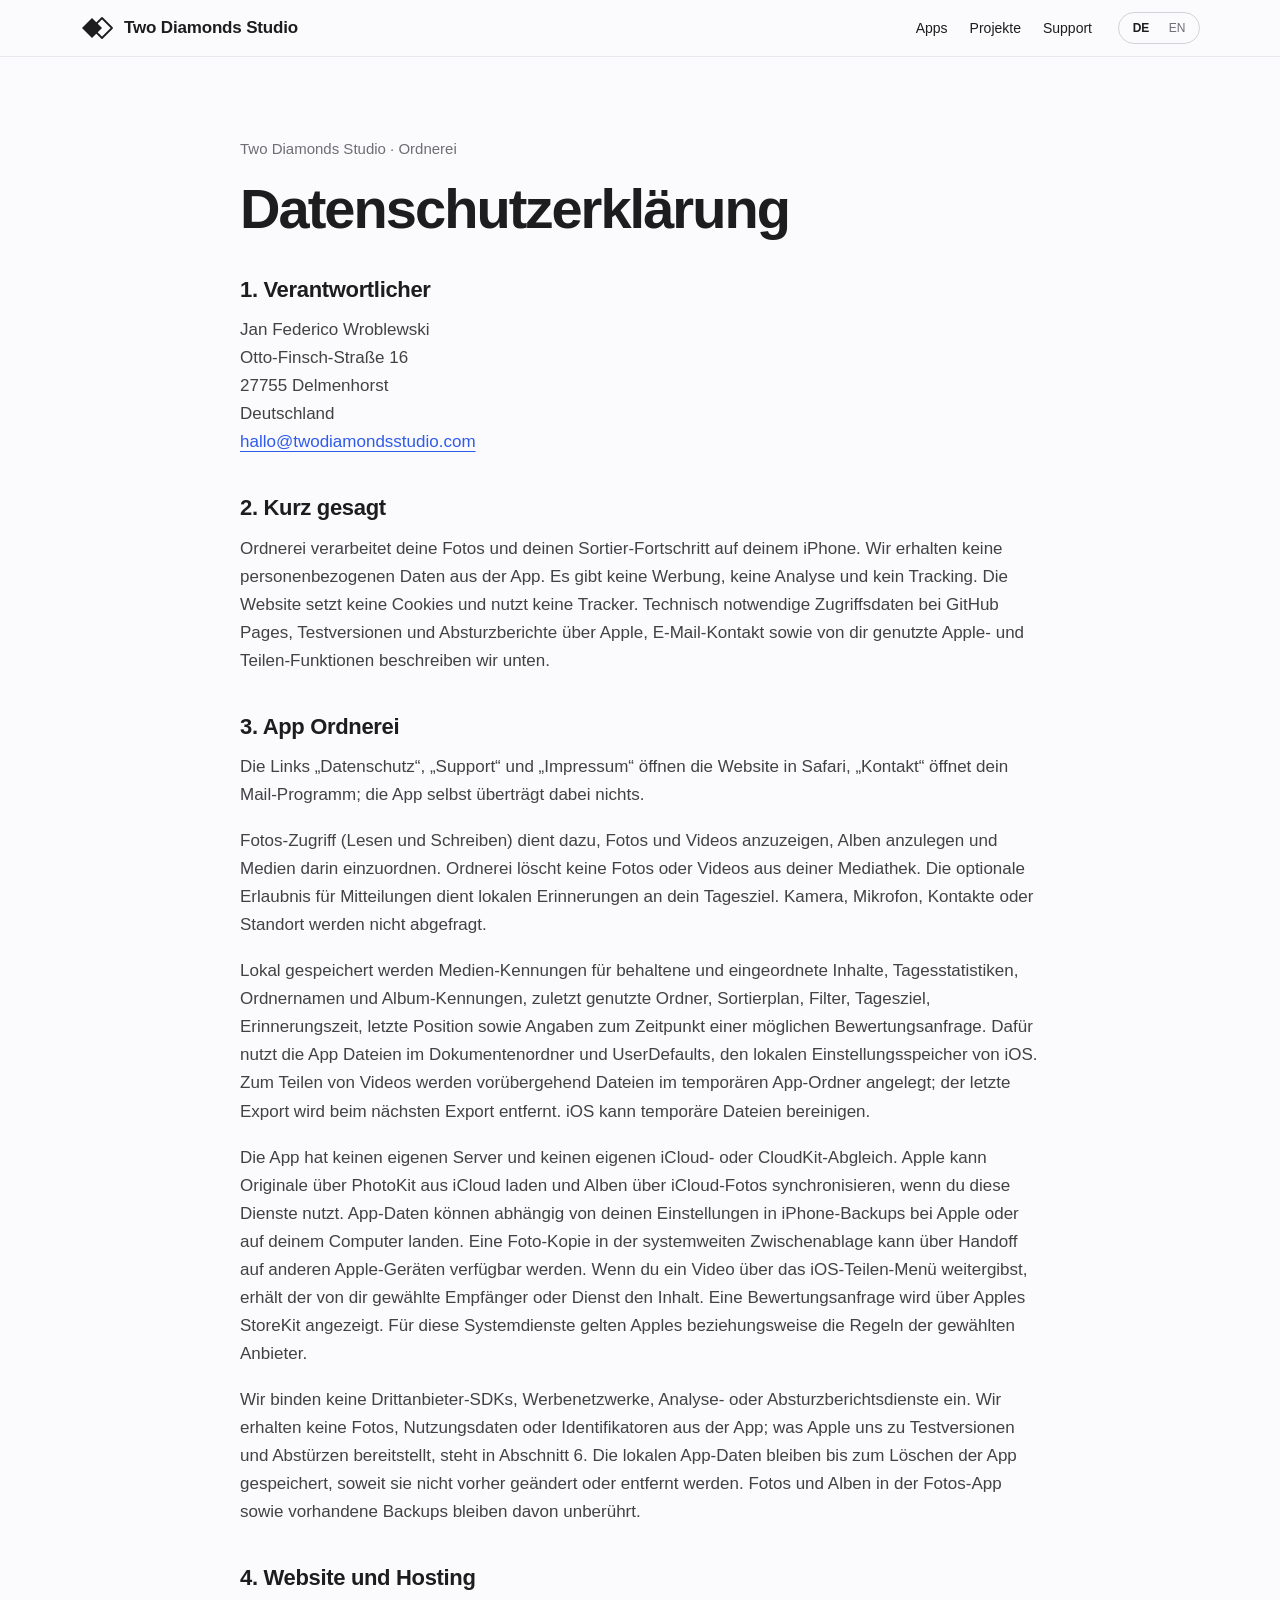
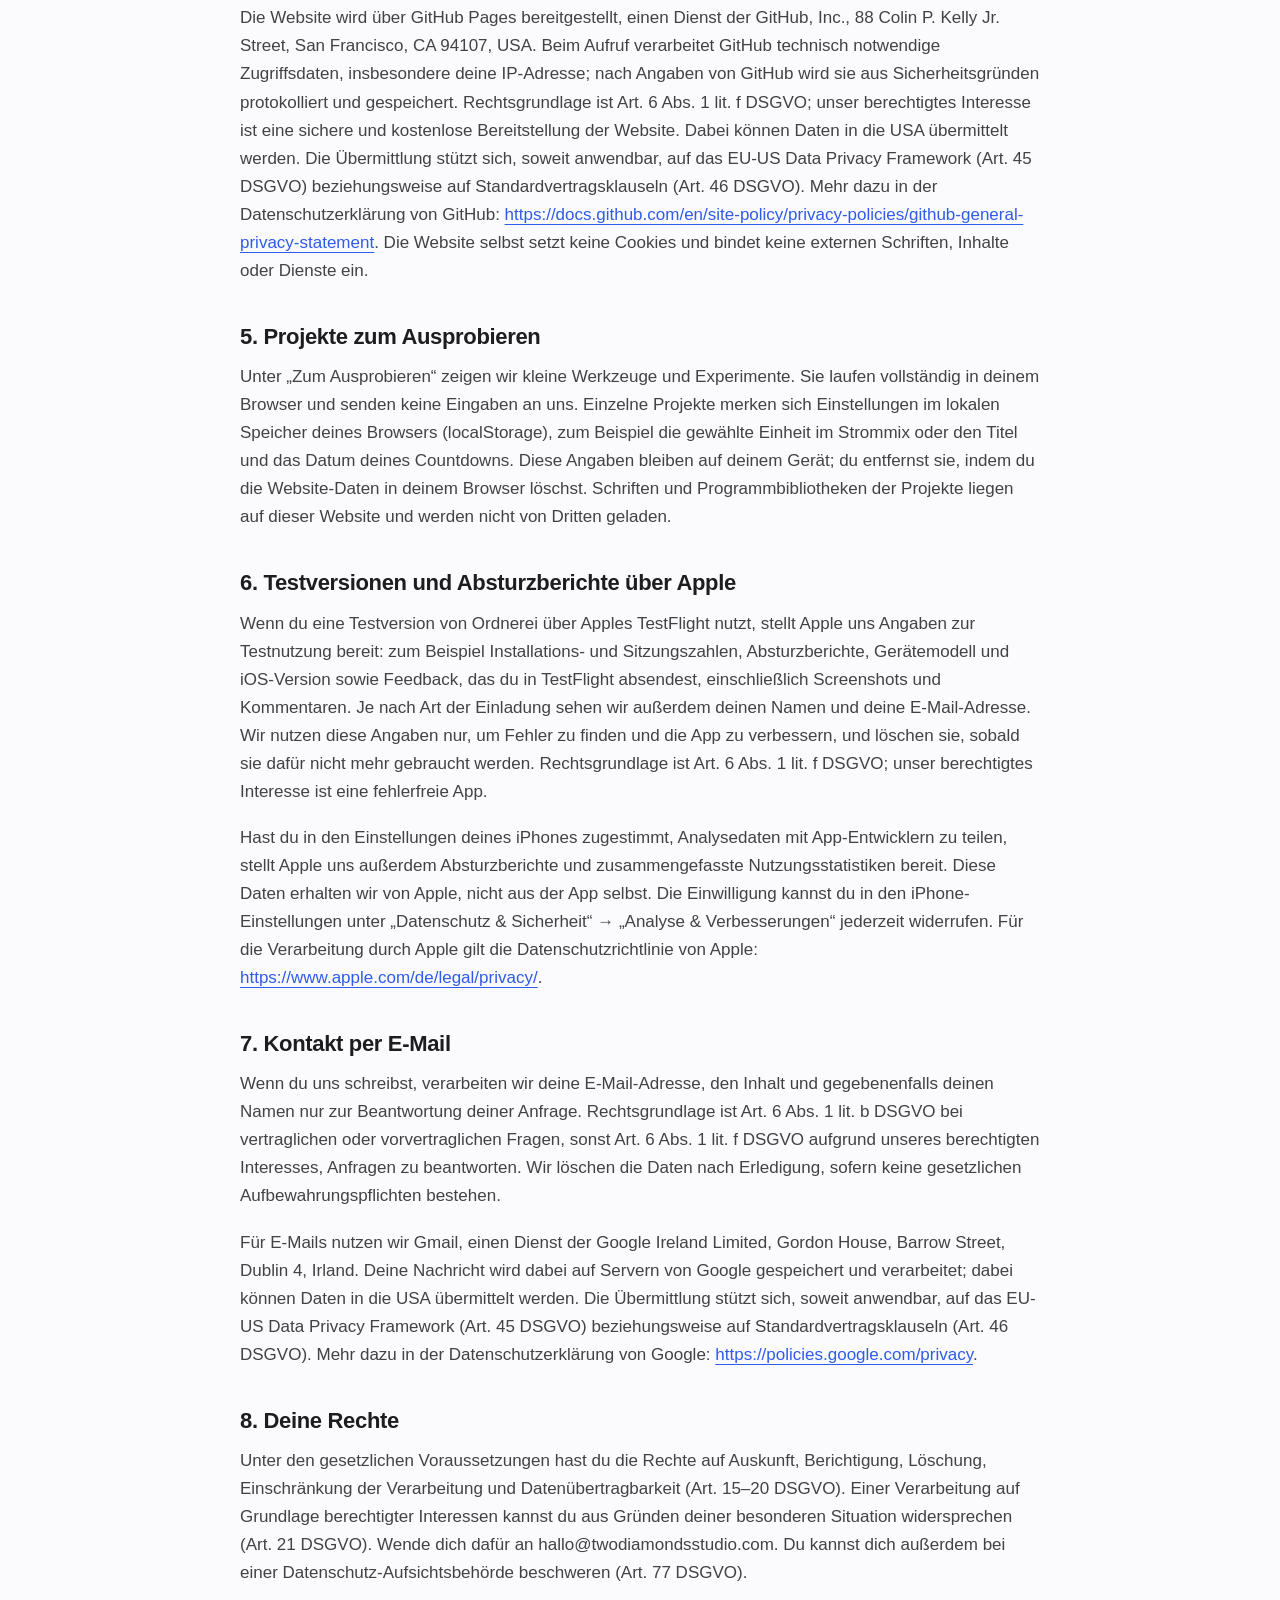
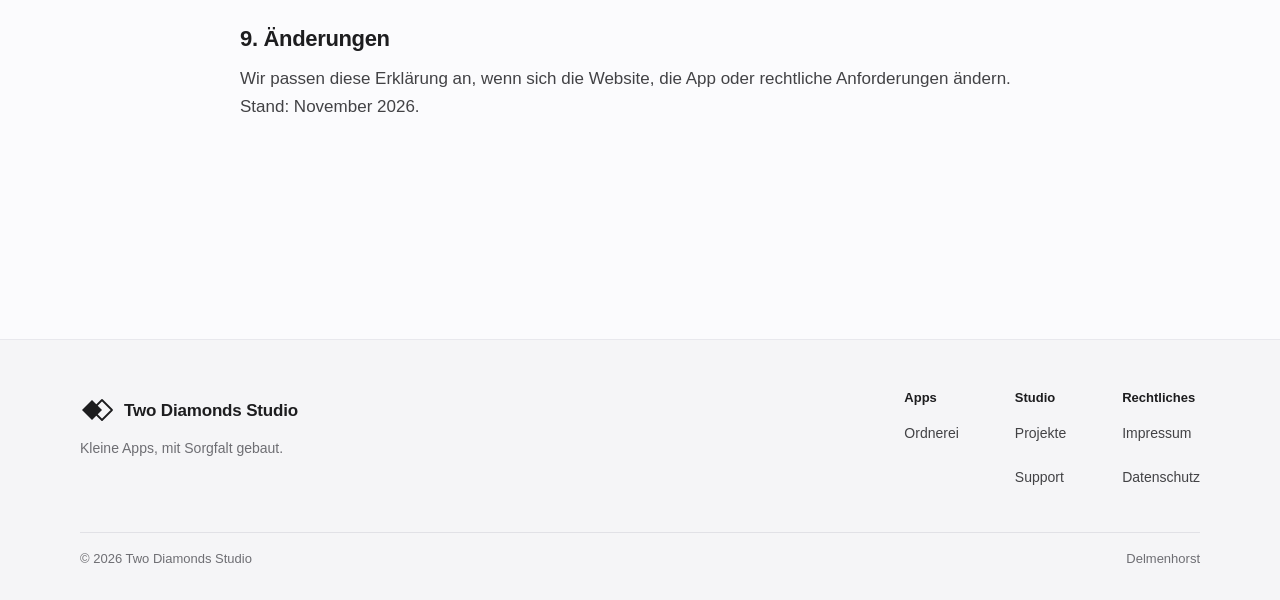
==== commit cdd85f36: "Echter Ordnerei-Screenshot, Kontakt hallo@twodiamondsstudio.com Co-Authored-By: Claude Fable 5.2 <no" ====
--- a/datenschutz/index.html
+++ b/datenschutz/index.html
@@ -2,6 +2,6 @@
 <html lang="de"><head><meta charset="utf-8"><meta name="viewport" content="width=device-width, initial-scale=1"><title>Datenschutz – Website und Ordnerei</title><meta name="description" content="Wie Ordnerei und twothirds studio mit Daten umgehen: lokale Verarbeitung, Berechtigungen, Hosting und deine Rechte."><meta property="og:title" content="Datenschutz – Website und Ordnerei"><meta property="og:description" content="Wie Ordnerei und twothirds studio mit Daten umgehen: lokale Verarbeitung, Berechtigungen, Hosting und deine Rechte."><meta property="og:type" content="website"><meta property="og:url" content="https://twodiamondsstudio.com/datenschutz/"><meta property="og:image" content="https://twodiamondsstudio.com/assets/og.png"><meta name="theme-color" content="#FBFBFD"><link rel="stylesheet" href="/assets/style.css"><link rel="icon" href="/assets/favicon.svg" type="image/svg+xml"><link rel="apple-touch-icon" href="/assets/ordnerei-icon.png"><link rel="canonical" href="https://twodiamondsstudio.com/datenschutz/"><link rel="alternate" hreflang="de" href="https://twodiamondsstudio.com/datenschutz/"><link rel="alternate" hreflang="en" href="https://twodiamondsstudio.com/en/privacy/"><link rel="alternate" hreflang="x-default" href="https://twodiamondsstudio.com/datenschutz/"></head><body>
 <a class="skip" href="#main">Zum Inhalt</a>
 <header class="site-header"><div class="wrap bar"><a class="brand" href="/"><svg class="mark" viewBox="0 0 34 24" width="34" height="24" aria-hidden="true"><path d="M12 2 22 12 12 22 2 12Z" fill="#1D1D1F"/><path d="M22 2 32 12 22 22 12 12Z" fill="none" stroke="#1D1D1F" stroke-width="1.8" stroke-linejoin="round"/></svg><span>Two Diamonds Studio</span></a><nav class="main-nav" aria-label="Hauptnavigation"><a href="/#apps">Apps</a><a href="/#projekte">Projekte</a><a href="/support/">Support</a></nav><nav class="languages" aria-label="Sprache"><a href="/datenschutz/" lang="de" hreflang="de" aria-current="page">DE</a><a href="/en/privacy/" lang="en" hreflang="en">EN</a></nav></div></header>
-<main id="main"><article class="wrap section reading legal"><p class="eyebrow">Two Diamonds Studio · Ordnerei</p><h1>Datenschutzerklärung</h1><section><h2>1. Verantwortlicher</h2><p>Jan Federico Wroblewski<br>Otto-Finsch-Straße 16<br>27755 Delmenhorst<br>Deutschland<br><a href="mailto:twothirdsstudio.apps@gmail.com">twothirdsstudio.apps@gmail.com</a></p></section><section><h2>2. Kurz gesagt</h2><p>Ordnerei verarbeitet deine Fotos und deinen Sortier-Fortschritt auf deinem iPhone. Wir erhalten keine personenbezogenen Daten aus der App. Es gibt keine Werbung, keine Analyse und kein Tracking. Die Website setzt keine Cookies und nutzt keine Tracker. Technisch notwendige Zugriffsdaten bei GitHub Pages, Testversionen und Absturzberichte über Apple, E-Mail-Kontakt sowie von dir genutzte Apple- und Teilen-Funktionen beschreiben wir unten.</p></section><section><h2>3. App Ordnerei</h2><p>Die Links „Datenschutz“, „Support“ und „Impressum“ öffnen die Website in Safari, „Kontakt“ öffnet dein Mail-Programm; die App selbst überträgt dabei nichts.</p><p>Fotos-Zugriff (Lesen und Schreiben) dient dazu, Fotos und Videos anzuzeigen, Alben anzulegen und Medien darin einzuordnen. Ordnerei löscht keine Fotos oder Videos aus deiner Mediathek. Die optionale Erlaubnis für Mitteilungen dient lokalen Erinnerungen an dein Tagesziel. Kamera, Mikrofon, Kontakte oder Standort werden nicht abgefragt.</p><p>Lokal gespeichert werden Medien-Kennungen für behaltene und eingeordnete Inhalte, Tagesstatistiken, Ordnernamen und Album-Kennungen, zuletzt genutzte Ordner, Sortierplan, Filter, Tagesziel, Erinnerungszeit, letzte Position sowie Angaben zum Zeitpunkt einer möglichen Bewertungsanfrage. Dafür nutzt die App Dateien im Dokumentenordner und UserDefaults, den lokalen Einstellungsspeicher von iOS. Zum Teilen von Videos werden vorübergehend Dateien im temporären App-Ordner angelegt; der letzte Export wird beim nächsten Export entfernt. iOS kann temporäre Dateien bereinigen.</p><p>Die App hat keinen eigenen Server und keinen eigenen iCloud- oder CloudKit-Abgleich. Apple kann Originale über PhotoKit aus iCloud laden und Alben über iCloud-Fotos synchronisieren, wenn du diese Dienste nutzt. App-Daten können abhängig von deinen Einstellungen in iPhone-Backups bei Apple oder auf deinem Computer landen. Eine Foto-Kopie in der systemweiten Zwischenablage kann über Handoff auf anderen Apple-Geräten verfügbar werden. Wenn du ein Video über das iOS-Teilen-Menü weitergibst, erhält der von dir gewählte Empfänger oder Dienst den Inhalt. Eine Bewertungsanfrage wird über Apples StoreKit angezeigt. Für diese Systemdienste gelten Apples beziehungsweise die Regeln der gewählten Anbieter.</p><p>Wir binden keine Drittanbieter-SDKs, Werbenetzwerke, Analyse- oder Absturzberichtsdienste ein. Wir erhalten keine Fotos, Nutzungsdaten oder Identifikatoren aus der App; was Apple uns zu Testversionen und Abstürzen bereitstellt, steht in Abschnitt 6. Die lokalen App-Daten bleiben bis zum Löschen der App gespeichert, soweit sie nicht vorher geändert oder entfernt werden. Fotos und Alben in der Fotos-App sowie vorhandene Backups bleiben davon unberührt.</p></section><section><h2>4. Website und Hosting</h2><p>Die Website wird über GitHub Pages bereitgestellt, einen Dienst der GitHub, Inc., 88 Colin P. Kelly Jr. Street, San Francisco, CA 94107, USA. Beim Aufruf verarbeitet GitHub technisch notwendige Zugriffsdaten, insbesondere deine IP-Adresse; nach Angaben von GitHub wird sie aus Sicherheitsgründen protokolliert und gespeichert. Rechtsgrundlage ist Art. 6 Abs. 1 lit. f DSGVO; unser berechtigtes Interesse ist eine sichere und kostenlose Bereitstellung der Website. Dabei können Daten in die USA übermittelt werden. Die Übermittlung stützt sich, soweit anwendbar, auf das EU-US Data Privacy Framework (Art. 45 DSGVO) beziehungsweise auf Standardvertragsklauseln (Art. 46 DSGVO). Mehr dazu in der Datenschutzerklärung von GitHub: <a href="https://docs.github.com/en/site-policy/privacy-policies/github-general-privacy-statement">https://docs.github.com/en/site-policy/privacy-policies/github-general-privacy-statement</a>. Die Website selbst setzt keine Cookies und bindet keine externen Schriften, Inhalte oder Dienste ein.</p></section><section><h2>5. Projekte zum Ausprobieren</h2><p>Unter „Zum Ausprobieren“ zeigen wir kleine Werkzeuge und Experimente. Sie laufen vollständig in deinem Browser und senden keine Eingaben an uns. Einzelne Projekte merken sich Einstellungen im lokalen Speicher deines Browsers (localStorage), zum Beispiel die gewählte Einheit im Strommix oder den Titel und das Datum deines Countdowns. Diese Angaben bleiben auf deinem Gerät; du entfernst sie, indem du die Website-Daten in deinem Browser löschst. Schriften und Programmbibliotheken der Projekte liegen auf dieser Website und werden nicht von Dritten geladen.</p><h2>6. Testversionen und Absturzberichte über Apple</h2><p>Wenn du eine Testversion von Ordnerei über Apples TestFlight nutzt, stellt Apple uns Angaben zur Testnutzung bereit: zum Beispiel Installations- und Sitzungszahlen, Absturzberichte, Gerätemodell und iOS-Version sowie Feedback, das du in TestFlight absendest, einschließlich Screenshots und Kommentaren. Je nach Art der Einladung sehen wir außerdem deinen Namen und deine E-Mail-Adresse. Wir nutzen diese Angaben nur, um Fehler zu finden und die App zu verbessern, und löschen sie, sobald sie dafür nicht mehr gebraucht werden. Rechtsgrundlage ist Art. 6 Abs. 1 lit. f DSGVO; unser berechtigtes Interesse ist eine fehlerfreie App.</p><p>Hast du in den Einstellungen deines iPhones zugestimmt, Analysedaten mit App-Entwicklern zu teilen, stellt Apple uns außerdem Absturzberichte und zusammengefasste Nutzungsstatistiken bereit. Diese Daten erhalten wir von Apple, nicht aus der App selbst. Die Einwilligung kannst du in den iPhone-Einstellungen unter „Datenschutz &amp; Sicherheit“ → „Analyse &amp; Verbesserungen“ jederzeit widerrufen. Für die Verarbeitung durch Apple gilt die Datenschutzrichtlinie von Apple: <a href="https://www.apple.com/de/legal/privacy/">https://www.apple.com/de/legal/privacy/</a>.</p></section><section><h2>7. Kontakt per E-Mail</h2><p>Wenn du uns schreibst, verarbeiten wir deine E-Mail-Adresse, den Inhalt und gegebenenfalls deinen Namen nur zur Beantwortung deiner Anfrage. Rechtsgrundlage ist Art. 6 Abs. 1 lit. b DSGVO bei vertraglichen oder vorvertraglichen Fragen, sonst Art. 6 Abs. 1 lit. f DSGVO aufgrund unseres berechtigten Interesses, Anfragen zu beantworten. Wir löschen die Daten nach Erledigung, sofern keine gesetzlichen Aufbewahrungspflichten bestehen.</p><p>Für E-Mails nutzen wir Gmail, einen Dienst der Google Ireland Limited, Gordon House, Barrow Street, Dublin 4, Irland. Deine Nachricht wird dabei auf Servern von Google gespeichert und verarbeitet; dabei können Daten in die USA übermittelt werden. Die Übermittlung stützt sich, soweit anwendbar, auf das EU-US Data Privacy Framework (Art. 45 DSGVO) beziehungsweise auf Standardvertragsklauseln (Art. 46 DSGVO). Mehr dazu in der Datenschutzerklärung von Google: <a href="https://policies.google.com/privacy?hl=de">https://policies.google.com/privacy</a>.</p></section><section><h2>8. Deine Rechte</h2><p>Unter den gesetzlichen Voraussetzungen hast du die Rechte auf Auskunft, Berichtigung, Löschung, Einschränkung der Verarbeitung und Datenübertragbarkeit (Art. 15–20 DSGVO). Einer Verarbeitung auf Grundlage berechtigter Interessen kannst du aus Gründen deiner besonderen Situation widersprechen (Art. 21 DSGVO). Wende dich dafür an twothirdsstudio.apps@gmail.com. Du kannst dich außerdem bei einer Datenschutz-Aufsichtsbehörde beschweren (Art. 77 DSGVO).</p></section><section><h2>9. Änderungen</h2><p>Wir passen diese Erklärung an, wenn sich die Website, die App oder rechtliche Anforderungen ändern. Stand: November 2026.</p></section></article></main>
+<main id="main"><article class="wrap section reading legal"><p class="eyebrow">Two Diamonds Studio · Ordnerei</p><h1>Datenschutzerklärung</h1><section><h2>1. Verantwortlicher</h2><p>Jan Federico Wroblewski<br>Otto-Finsch-Straße 16<br>27755 Delmenhorst<br>Deutschland<br><a href="mailto:hallo@twodiamondsstudio.com">hallo@twodiamondsstudio.com</a></p></section><section><h2>2. Kurz gesagt</h2><p>Ordnerei verarbeitet deine Fotos und deinen Sortier-Fortschritt auf deinem iPhone. Wir erhalten keine personenbezogenen Daten aus der App. Es gibt keine Werbung, keine Analyse und kein Tracking. Die Website setzt keine Cookies und nutzt keine Tracker. Technisch notwendige Zugriffsdaten bei GitHub Pages, Testversionen und Absturzberichte über Apple, E-Mail-Kontakt sowie von dir genutzte Apple- und Teilen-Funktionen beschreiben wir unten.</p></section><section><h2>3. App Ordnerei</h2><p>Die Links „Datenschutz“, „Support“ und „Impressum“ öffnen die Website in Safari, „Kontakt“ öffnet dein Mail-Programm; die App selbst überträgt dabei nichts.</p><p>Fotos-Zugriff (Lesen und Schreiben) dient dazu, Fotos und Videos anzuzeigen, Alben anzulegen und Medien darin einzuordnen. Ordnerei löscht keine Fotos oder Videos aus deiner Mediathek. Die optionale Erlaubnis für Mitteilungen dient lokalen Erinnerungen an dein Tagesziel. Kamera, Mikrofon, Kontakte oder Standort werden nicht abgefragt.</p><p>Lokal gespeichert werden Medien-Kennungen für behaltene und eingeordnete Inhalte, Tagesstatistiken, Ordnernamen und Album-Kennungen, zuletzt genutzte Ordner, Sortierplan, Filter, Tagesziel, Erinnerungszeit, letzte Position sowie Angaben zum Zeitpunkt einer möglichen Bewertungsanfrage. Dafür nutzt die App Dateien im Dokumentenordner und UserDefaults, den lokalen Einstellungsspeicher von iOS. Zum Teilen von Videos werden vorübergehend Dateien im temporären App-Ordner angelegt; der letzte Export wird beim nächsten Export entfernt. iOS kann temporäre Dateien bereinigen.</p><p>Die App hat keinen eigenen Server und keinen eigenen iCloud- oder CloudKit-Abgleich. Apple kann Originale über PhotoKit aus iCloud laden und Alben über iCloud-Fotos synchronisieren, wenn du diese Dienste nutzt. App-Daten können abhängig von deinen Einstellungen in iPhone-Backups bei Apple oder auf deinem Computer landen. Eine Foto-Kopie in der systemweiten Zwischenablage kann über Handoff auf anderen Apple-Geräten verfügbar werden. Wenn du ein Video über das iOS-Teilen-Menü weitergibst, erhält der von dir gewählte Empfänger oder Dienst den Inhalt. Eine Bewertungsanfrage wird über Apples StoreKit angezeigt. Für diese Systemdienste gelten Apples beziehungsweise die Regeln der gewählten Anbieter.</p><p>Wir binden keine Drittanbieter-SDKs, Werbenetzwerke, Analyse- oder Absturzberichtsdienste ein. Wir erhalten keine Fotos, Nutzungsdaten oder Identifikatoren aus der App; was Apple uns zu Testversionen und Abstürzen bereitstellt, steht in Abschnitt 6. Die lokalen App-Daten bleiben bis zum Löschen der App gespeichert, soweit sie nicht vorher geändert oder entfernt werden. Fotos und Alben in der Fotos-App sowie vorhandene Backups bleiben davon unberührt.</p></section><section><h2>4. Website und Hosting</h2><p>Die Website wird über GitHub Pages bereitgestellt, einen Dienst der GitHub, Inc., 88 Colin P. Kelly Jr. Street, San Francisco, CA 94107, USA. Beim Aufruf verarbeitet GitHub technisch notwendige Zugriffsdaten, insbesondere deine IP-Adresse; nach Angaben von GitHub wird sie aus Sicherheitsgründen protokolliert und gespeichert. Rechtsgrundlage ist Art. 6 Abs. 1 lit. f DSGVO; unser berechtigtes Interesse ist eine sichere und kostenlose Bereitstellung der Website. Dabei können Daten in die USA übermittelt werden. Die Übermittlung stützt sich, soweit anwendbar, auf das EU-US Data Privacy Framework (Art. 45 DSGVO) beziehungsweise auf Standardvertragsklauseln (Art. 46 DSGVO). Mehr dazu in der Datenschutzerklärung von GitHub: <a href="https://docs.github.com/en/site-policy/privacy-policies/github-general-privacy-statement">https://docs.github.com/en/site-policy/privacy-policies/github-general-privacy-statement</a>. Die Website selbst setzt keine Cookies und bindet keine externen Schriften, Inhalte oder Dienste ein.</p></section><section><h2>5. Projekte zum Ausprobieren</h2><p>Unter „Zum Ausprobieren“ zeigen wir kleine Werkzeuge und Experimente. Sie laufen vollständig in deinem Browser und senden keine Eingaben an uns. Einzelne Projekte merken sich Einstellungen im lokalen Speicher deines Browsers (localStorage), zum Beispiel die gewählte Einheit im Strommix oder den Titel und das Datum deines Countdowns. Diese Angaben bleiben auf deinem Gerät; du entfernst sie, indem du die Website-Daten in deinem Browser löschst. Schriften und Programmbibliotheken der Projekte liegen auf dieser Website und werden nicht von Dritten geladen.</p><h2>6. Testversionen und Absturzberichte über Apple</h2><p>Wenn du eine Testversion von Ordnerei über Apples TestFlight nutzt, stellt Apple uns Angaben zur Testnutzung bereit: zum Beispiel Installations- und Sitzungszahlen, Absturzberichte, Gerätemodell und iOS-Version sowie Feedback, das du in TestFlight absendest, einschließlich Screenshots und Kommentaren. Je nach Art der Einladung sehen wir außerdem deinen Namen und deine E-Mail-Adresse. Wir nutzen diese Angaben nur, um Fehler zu finden und die App zu verbessern, und löschen sie, sobald sie dafür nicht mehr gebraucht werden. Rechtsgrundlage ist Art. 6 Abs. 1 lit. f DSGVO; unser berechtigtes Interesse ist eine fehlerfreie App.</p><p>Hast du in den Einstellungen deines iPhones zugestimmt, Analysedaten mit App-Entwicklern zu teilen, stellt Apple uns außerdem Absturzberichte und zusammengefasste Nutzungsstatistiken bereit. Diese Daten erhalten wir von Apple, nicht aus der App selbst. Die Einwilligung kannst du in den iPhone-Einstellungen unter „Datenschutz &amp; Sicherheit“ → „Analyse &amp; Verbesserungen“ jederzeit widerrufen. Für die Verarbeitung durch Apple gilt die Datenschutzrichtlinie von Apple: <a href="https://www.apple.com/de/legal/privacy/">https://www.apple.com/de/legal/privacy/</a>.</p></section><section><h2>7. Kontakt per E-Mail</h2><p>Wenn du uns schreibst, verarbeiten wir deine E-Mail-Adresse, den Inhalt und gegebenenfalls deinen Namen nur zur Beantwortung deiner Anfrage. Rechtsgrundlage ist Art. 6 Abs. 1 lit. b DSGVO bei vertraglichen oder vorvertraglichen Fragen, sonst Art. 6 Abs. 1 lit. f DSGVO aufgrund unseres berechtigten Interesses, Anfragen zu beantworten. Wir löschen die Daten nach Erledigung, sofern keine gesetzlichen Aufbewahrungspflichten bestehen.</p><p>Für E-Mails nutzen wir Gmail, einen Dienst der Google Ireland Limited, Gordon House, Barrow Street, Dublin 4, Irland. Deine Nachricht wird dabei auf Servern von Google gespeichert und verarbeitet; dabei können Daten in die USA übermittelt werden. Die Übermittlung stützt sich, soweit anwendbar, auf das EU-US Data Privacy Framework (Art. 45 DSGVO) beziehungsweise auf Standardvertragsklauseln (Art. 46 DSGVO). Mehr dazu in der Datenschutzerklärung von Google: <a href="https://policies.google.com/privacy?hl=de">https://policies.google.com/privacy</a>.</p></section><section><h2>8. Deine Rechte</h2><p>Unter den gesetzlichen Voraussetzungen hast du die Rechte auf Auskunft, Berichtigung, Löschung, Einschränkung der Verarbeitung und Datenübertragbarkeit (Art. 15–20 DSGVO). Einer Verarbeitung auf Grundlage berechtigter Interessen kannst du aus Gründen deiner besonderen Situation widersprechen (Art. 21 DSGVO). Wende dich dafür an hallo@twodiamondsstudio.com. Du kannst dich außerdem bei einer Datenschutz-Aufsichtsbehörde beschweren (Art. 77 DSGVO).</p></section><section><h2>9. Änderungen</h2><p>Wir passen diese Erklärung an, wenn sich die Website, die App oder rechtliche Anforderungen ändern. Stand: November 2026.</p></section></article></main>
 <footer class="site-footer"><div class="wrap foot-top"><div class="foot-brand"><span class="brand"><svg class="mark" viewBox="0 0 34 24" width="34" height="24" aria-hidden="true"><path d="M12 2 22 12 12 22 2 12Z" fill="#1D1D1F"/><path d="M22 2 32 12 22 22 12 12Z" fill="none" stroke="#1D1D1F" stroke-width="1.8" stroke-linejoin="round"/></svg><span>Two Diamonds Studio</span></span><p>Kleine Apps, mit Sorgfalt gebaut.</p></div><div class="foot-cols"><nav aria-label="Apps"><p>Apps</p><a href="/ordnerei/">Ordnerei</a></nav><nav aria-label="Studio"><p>Studio</p><a href="/#projekte">Projekte</a><a href="/support/">Support</a></nav><nav aria-label="Rechtliches"><p>Rechtliches</p><a href="/impressum/">Impressum</a><a href="/datenschutz/">Datenschutz</a></nav></div></div><div class="wrap foot-bottom"><span>© 2026 Two Diamonds Studio</span><span>Delmenhorst</span></div></footer>
 <script src="/assets/site.js" defer></script></body></html>
--- a/assets/style.css
+++ b/assets/style.css
@@ -56,6 +56,7 @@
 .fine{font-size:13px;color:var(--muted)}
 .fine a{display:inline-flex;align-items:center;min-height:44px;font-size:15px}
 .visual{flex:1 1 380px;min-width:0;min-height:400px;background:var(--tint);display:flex;flex-direction:column;align-items:center;justify-content:center;gap:28px;padding:48px 20px}
+.shot{width:min(250px,70%);height:auto;border-radius:38px;border:7px solid #1D1D1F;background:#000;box-shadow:0 2px 6px rgba(0,0,0,.08),0 24px 50px rgba(29,29,31,.2)}
 .stack{position:relative;width:260px;height:330px}
 .stack i,.stack .c1{position:absolute;left:20px;width:220px;height:300px;border-radius:22px}
 .stack .c3{top:14px;background:#D5DCEC;transform:rotate(-9deg)}
